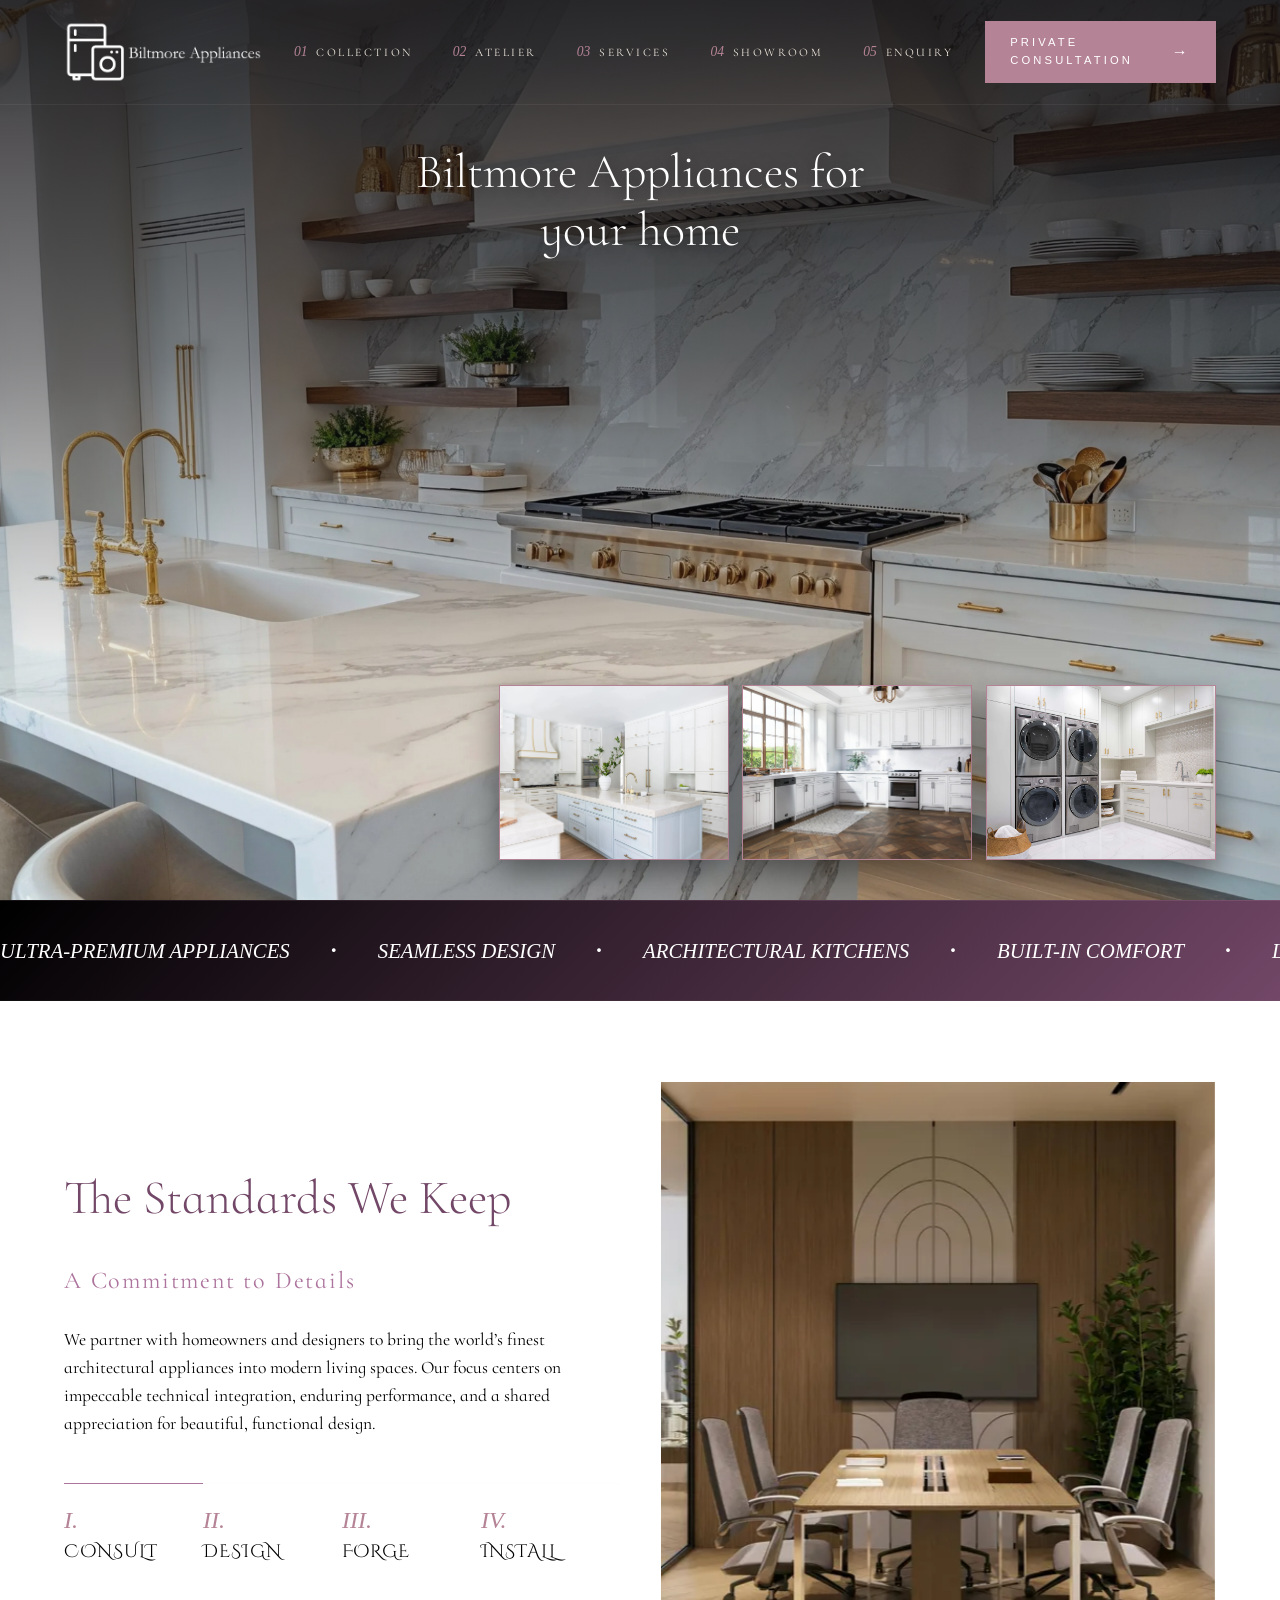
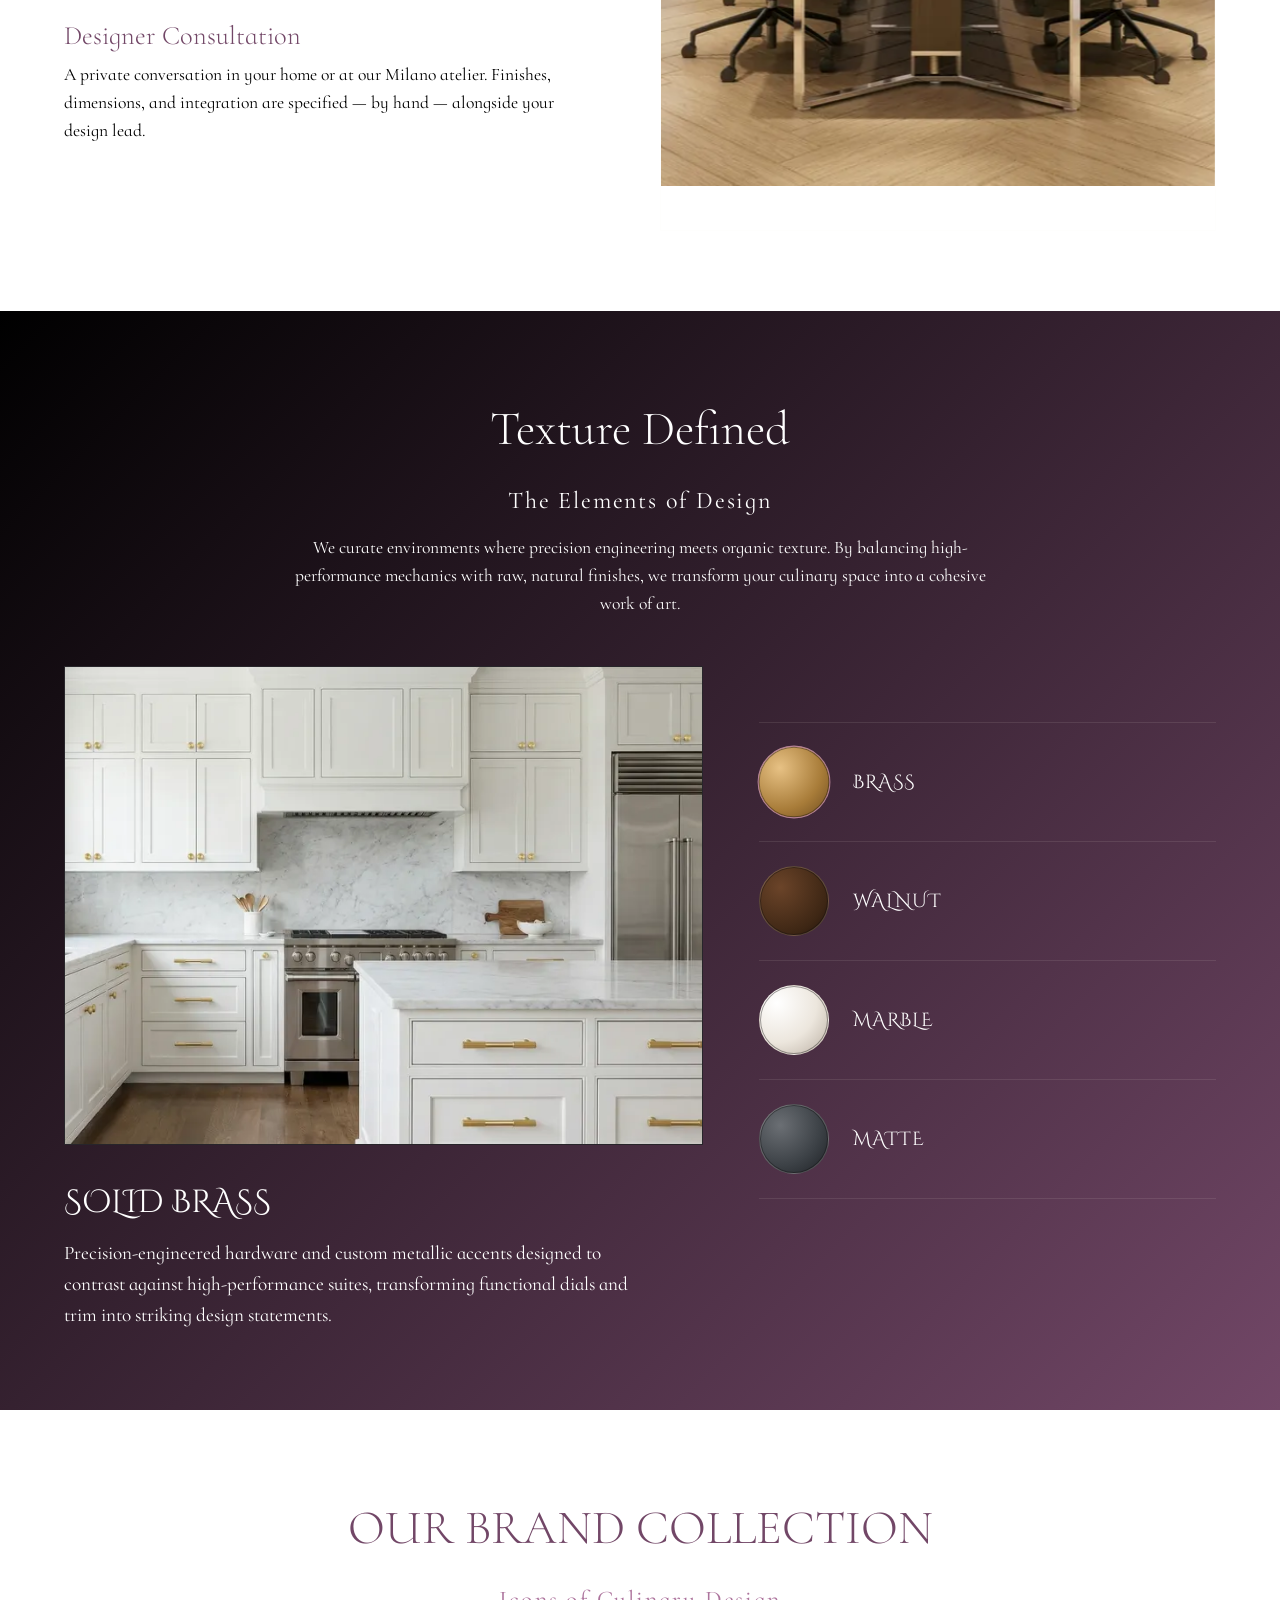
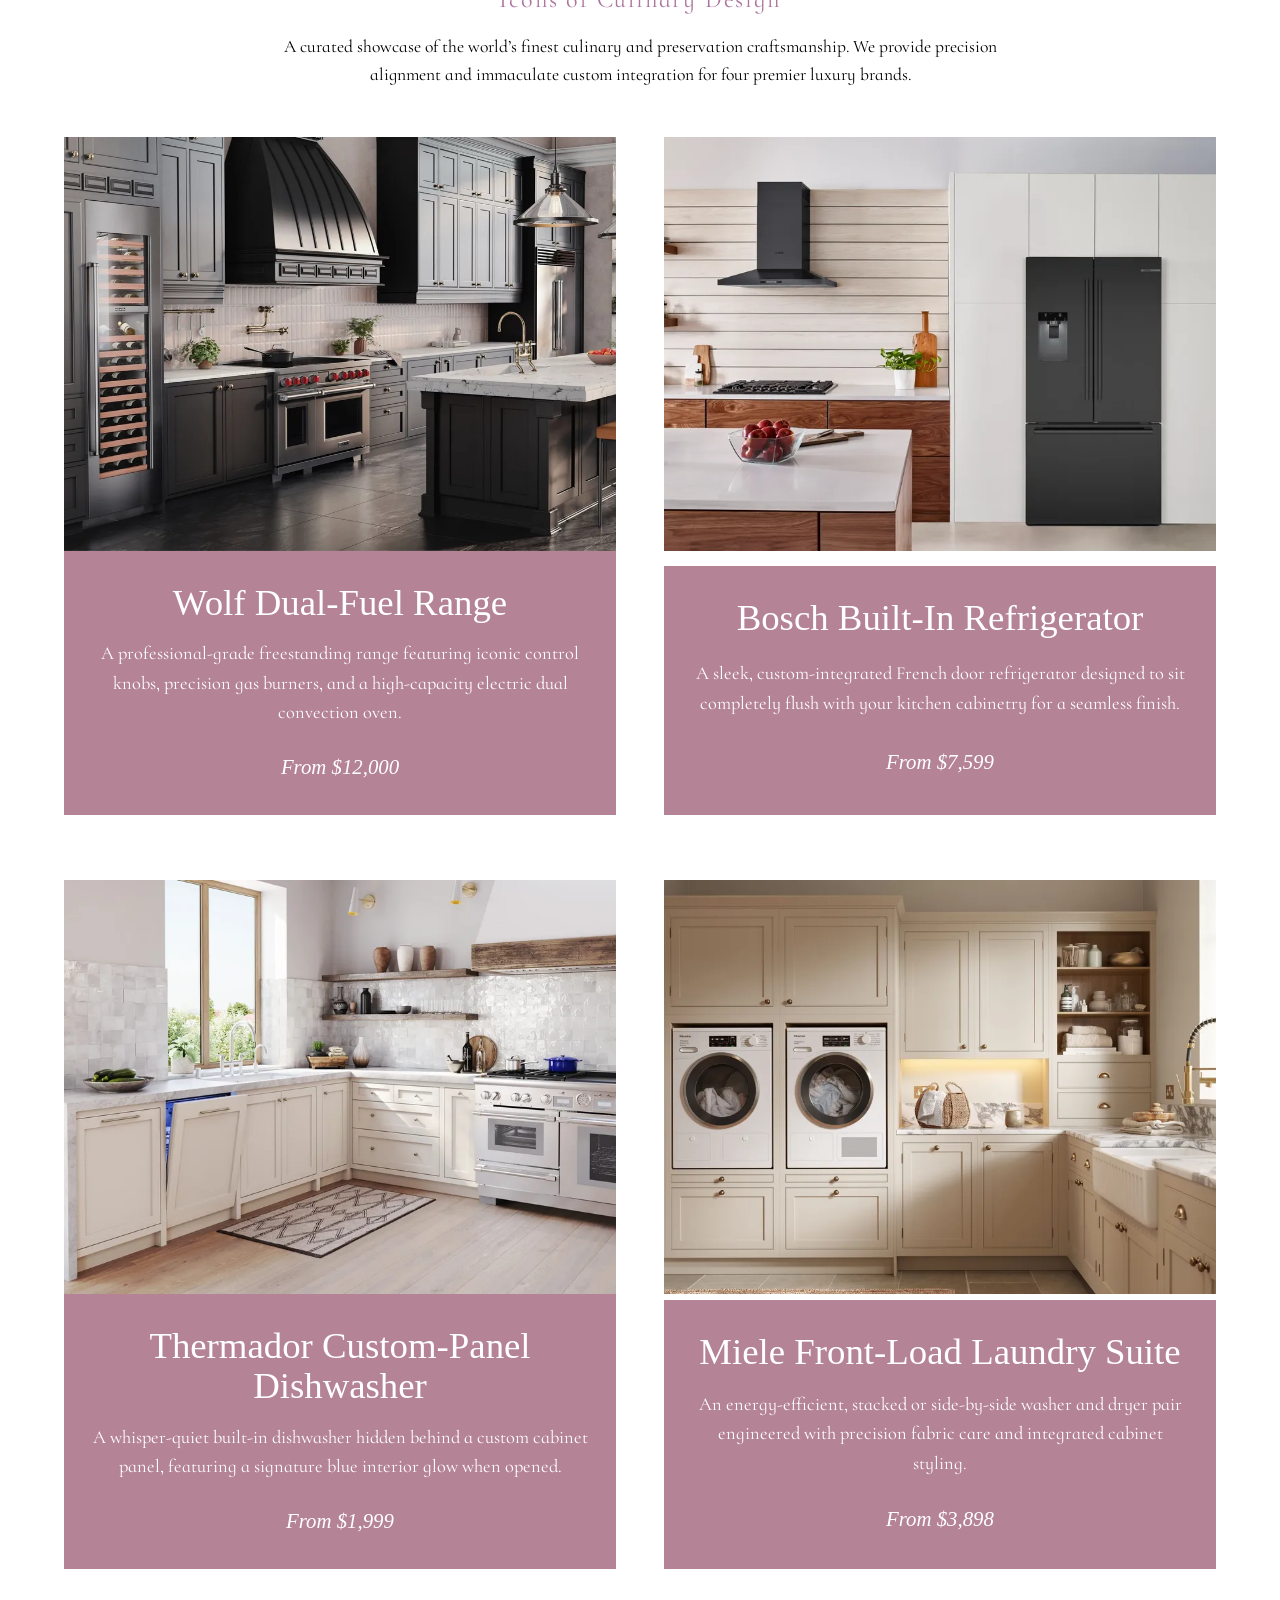
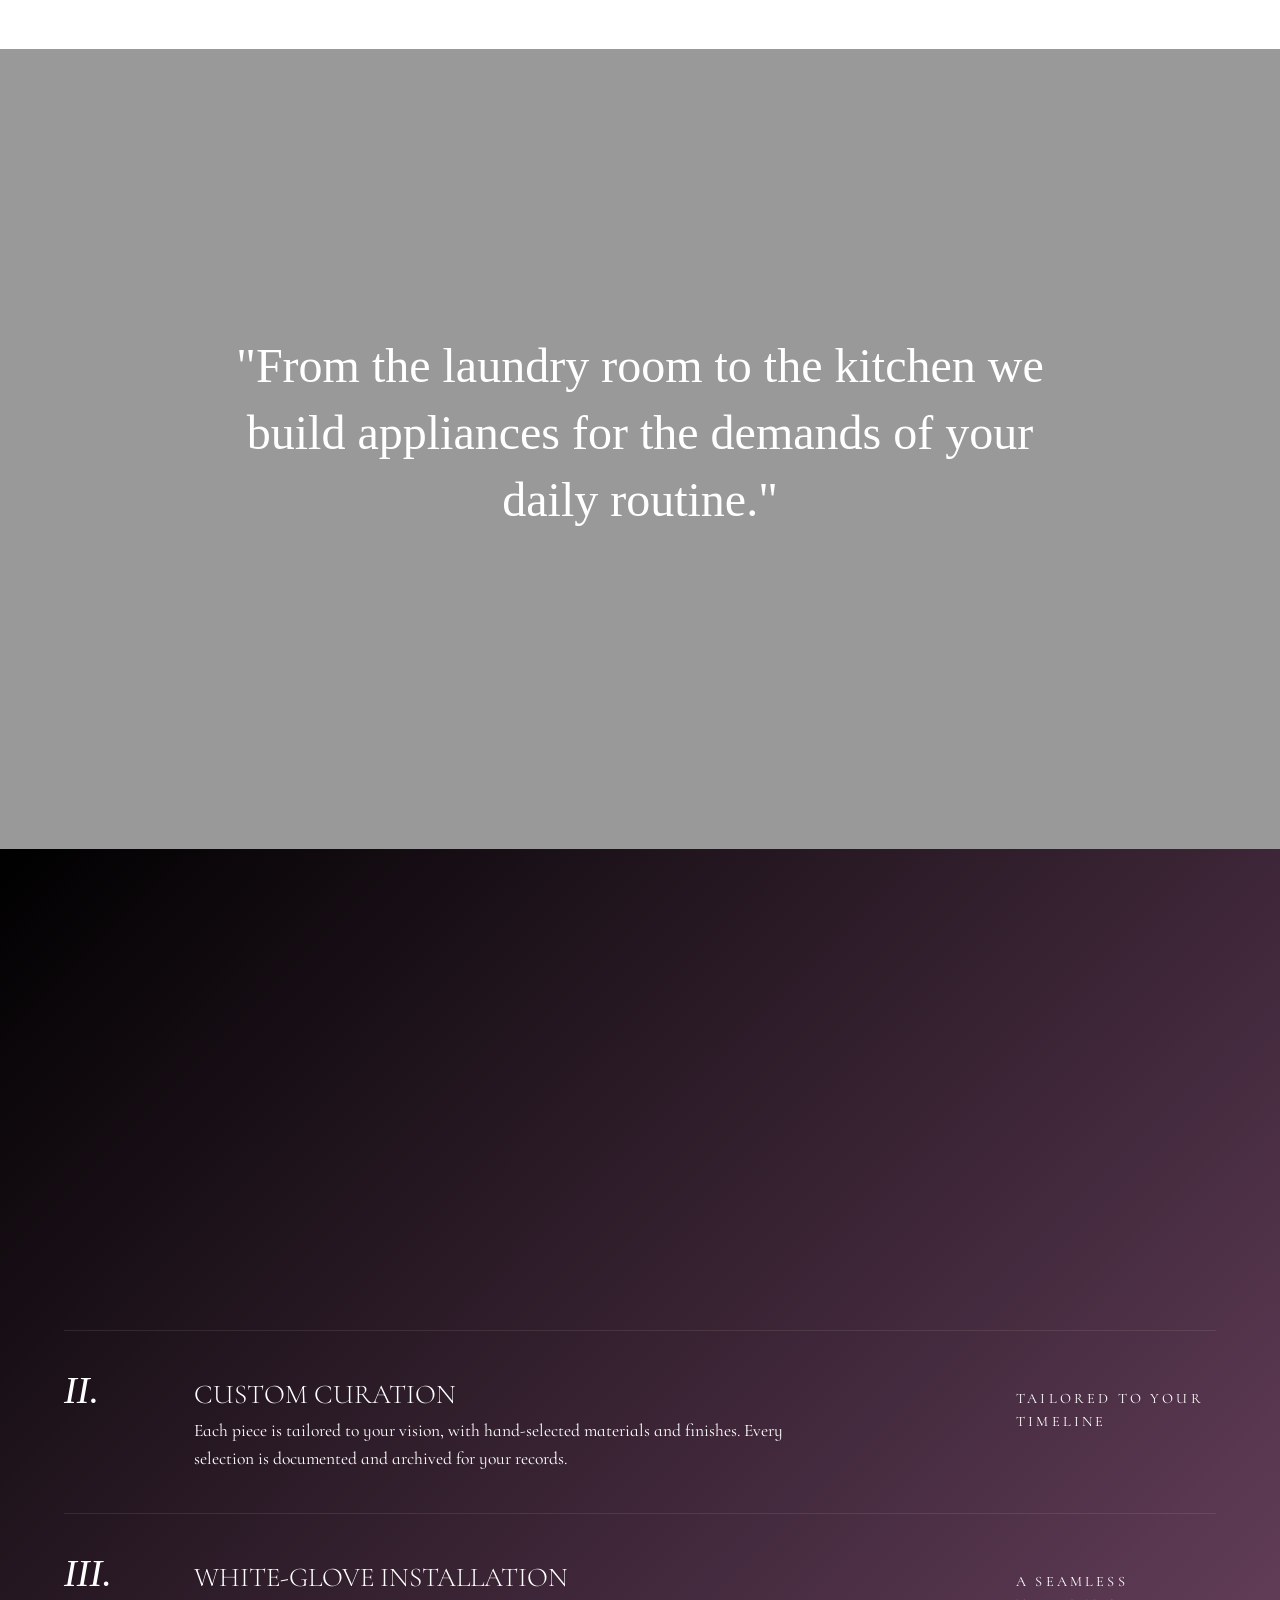
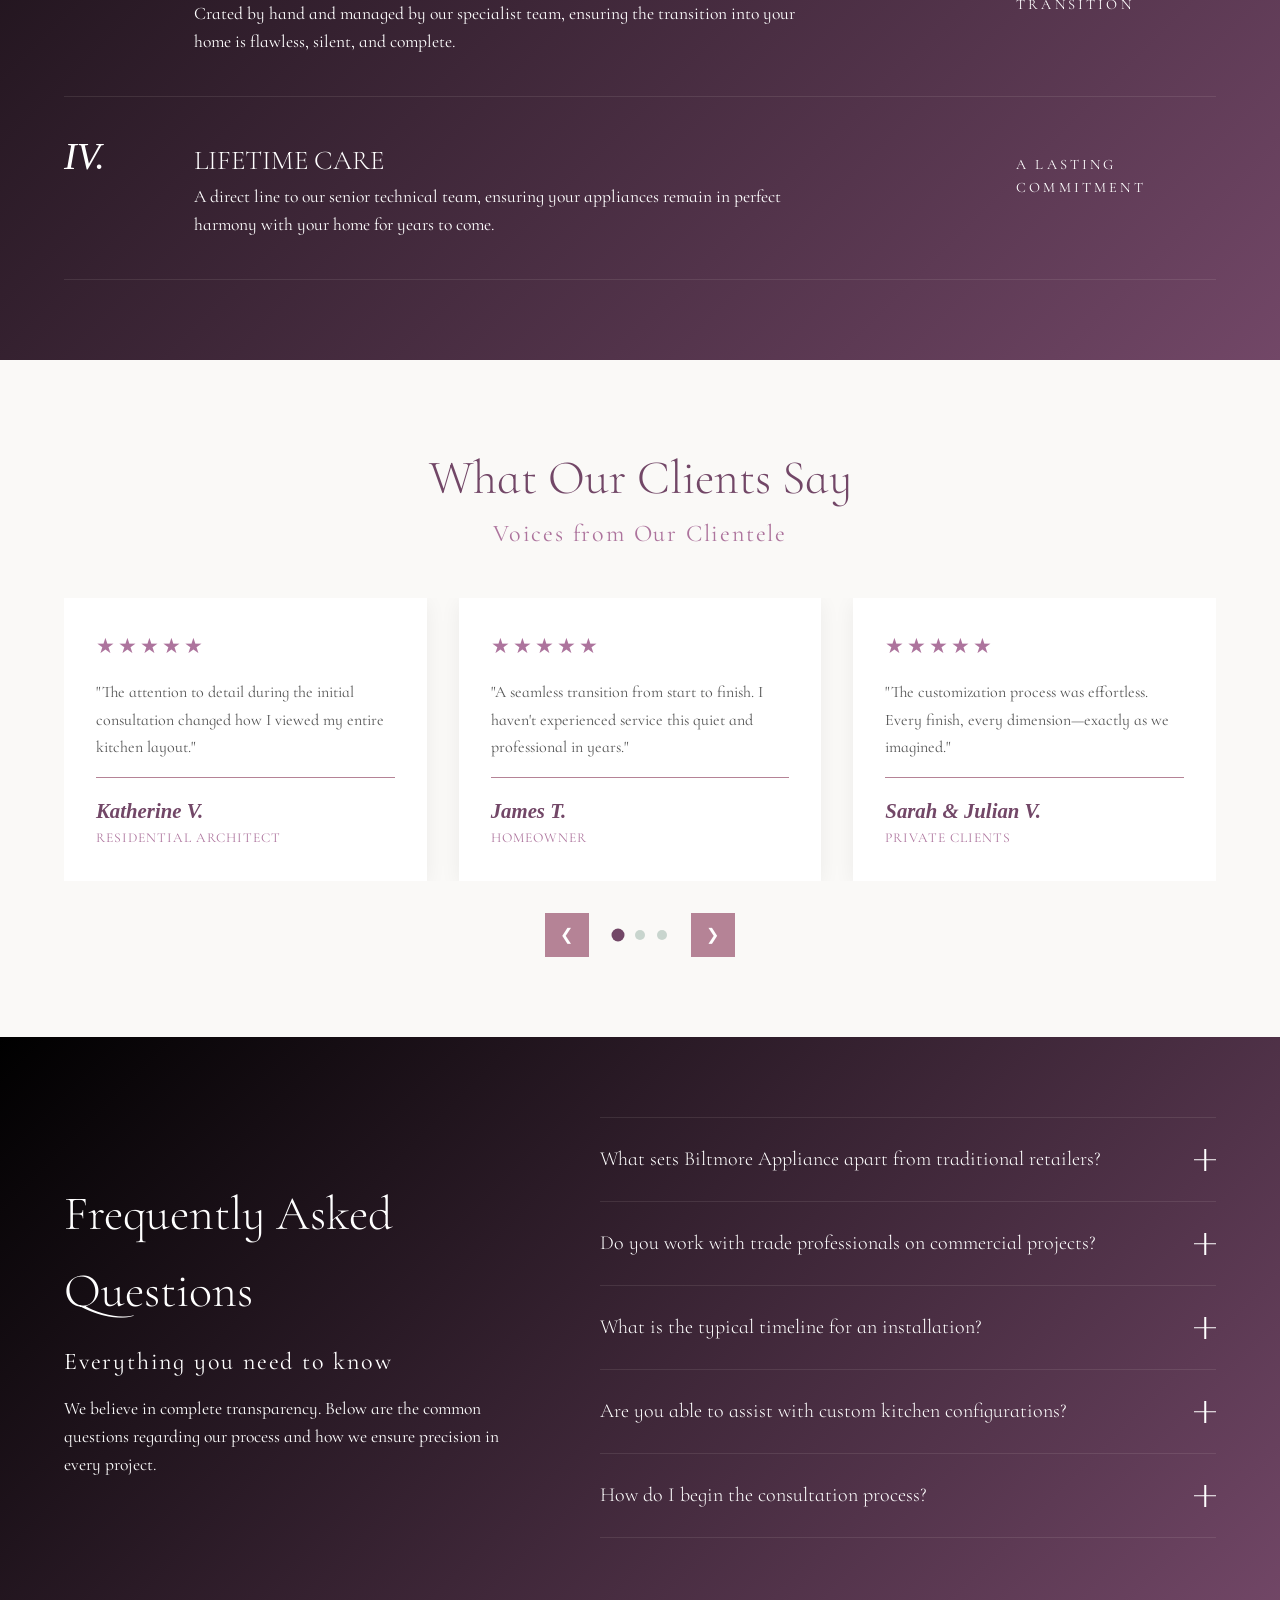
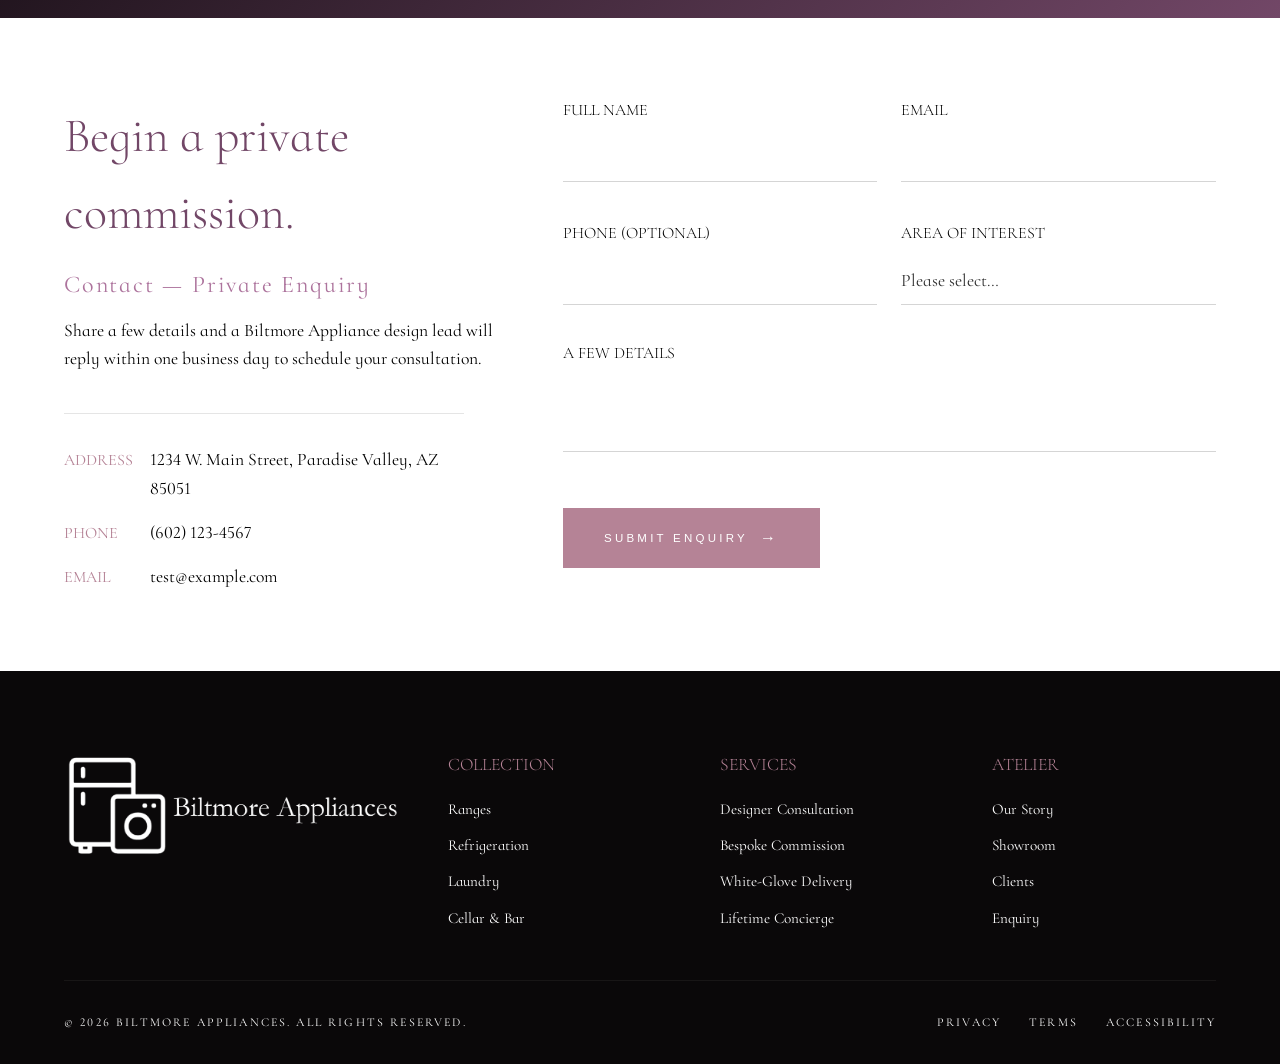
==== index.html @ 2bde136f "Initial commit: Biltmore Appliances homepage Co-Authored-By: Claude Opus 5.5 (1M context) <noreply@a" ====
<!DOCTYPE html>
<html lang="en">

<head>
    <meta charset="UTF-8" />
    <meta name="viewport" content="width=device-width, initial-scale=1.0" />
    <meta name="description"
        content="Maison Ferré — A curated atelier of luxury home appliances. Bespoke kitchen, laundry, and refrigeration suites for the discerning home." />
    <title>Biltmore Appliances — Bespoke Luxury Home Appliances</title>

    <link rel="preconnect" href="https://fonts.googleapis.com">
    <link rel="preconnect" href="https://fonts.gstatic.com" crossorigin>
    <link href="https://fonts.googleapis.com/css2?family=Cinzel+Decorative:wght@400;700;900&display=swap"
        rel="stylesheet">
    <link href="https://fonts.googleapis.com/css2?family=Cormorant+Infant:ital,wght@0,300..700;1,300..700&display=swap"
        rel="stylesheet">

    <link rel="stylesheet" href="styles.css" />
    <script type="module" src="script.js" defer></script>
</head>

<body>
    <a class="skip-link" href="#main">Skip to main content</a>

    <!-- ============== HEADER ============== -->
    <header class="site-header" id="site-header">
        <div class="site-header__progress" aria-hidden="true"></div>
        <div class="container site-header__inner">
            <a href="#" class="site-header__brand" aria-label="Biltmore Appliance home">
                <img src="images/biltmore-logo.jpg" alt="Biltmore Appliance" class="site-header__logo" />
            </a>

            <nav class="site-nav" aria-label="Primary">
                <ul class="site-nav__list">
                    <li><a class="site-nav__link" href="#collection"><span>01</span> Collection</a></li>
                    <li><a class="site-nav__link" href="#about"><span>02</span> Atelier</a></li>
                    <li><a class="site-nav__link" href="#services"><span>03</span> Services</a></li>
                    <li><a class="site-nav__link" href="#showroom"><span>04</span> Showroom</a></li>
                    <li><a class="site-nav__link" href="#faq"><span>05</span> Enquiry</a></li>
                </ul>
            </nav>

            <a href="#contact" class="btn btn--primary site-header__cta">Private Consultation</a>

            <div class="mobile-nav">
                <button type="button" class="mobile-nav__toggle" aria-expanded="false" aria-label="Open menu"
                    aria-controls="mobile-menu">
                    <span class="mobile-nav__bar"></span>
                    <span class="mobile-nav__bar"></span>
                    <span class="mobile-nav__bar"></span>
                </button>
                <div class="mobile-nav__overlay" aria-hidden="true"></div>
                <nav id="mobile-menu" class="mobile-nav__menu" aria-label="Mobile primary">
                    <ul class="mobile-nav__list">
                        <li><a class="mobile-nav__link" href="#collection"><em>01</em> Collection</a></li>
                        <li><a class="mobile-nav__link" href="#about"><em>02</em> Atelier</a></li>
                        <li><a class="mobile-nav__link" href="#services"><em>03</em> Services</a></li>
                        <li><a class="mobile-nav__link" href="#showroom"><em>04</em> Showroom</a></li>
                        <li><a class="mobile-nav__link" href="#testimonials"><em>05</em> Clients</a></li>
                        <li><a class="mobile-nav__link" href="#faq"><em>06</em> Enquiry</a></li>
                    </ul>
                    <a href="#contact" class="btn btn--primary mobile-nav__cta">Private Consultation</a>
                </nav>
            </div>
        </div>
    </header>

    <main id="main">
        <!-- ============== HERO (magic-slider thumbnails) ============== -->
        <section class="hero hero--magic" aria-label="Featured collections">
            <div class="hero__stage" aria-live="polite">
                <figure class="hero__slide is-active" data-slide="0"
                    style="background-image: url('images/hero-stove.webp');">
                </figure>
                <figure class="hero__slide" data-slide="1"
                    style="background-image: url('images/hero-fridge.webp'); background-position: 80% center;">
                </figure>
                <figure class="hero__slide" data-slide="2"
                    style="background-image: url('images/hero-dishwasher.webp');">
                </figure>
                <figure class="hero__slide" data-slide="3" style="background-image: url('images/hero-laundry.webp');">
                </figure>
            </div>

            <div class="hero__veil" aria-hidden="true"></div>

            <div class="container hero__inner">
                <h1 class="hero__title" data-hero-title>
                    <span>Biltmore Appliances for <br>your <span class="hero__title-mark">home</span></span>
                </h1>

                <div class="hero__foot">
                    <p class="hero__lede" data-hero-lede>
                        A curated selection of ultra-premium kitchen, refrigeration, and laundry suites—beautifully
                        integrated into your living space.
                    </p>
                </div>
            </div>

            <!-- Thumbnail strip — click to grow into the hero -->
            <div class="hero__thumbs" role="tablist" aria-label="Hero collection thumbnails">
                <button type="button" class="hero__thumb is-active" role="tab" aria-selected="true" data-thumb="0">
                    <img src="images/hero-stove.webp" alt="The Ferré 48 hand-forged range" />
                </button>
                <button type="button" class="hero__thumb" role="tab" aria-selected="false" data-thumb="1">
                    <img src="images/hero-fridge.webp" alt="The Cortina 36 induction range" />
                </button>
                <button type="button" class="hero__thumb" role="tab" aria-selected="false" data-thumb="2">
                    <img src="images/hero-dishwasher.webp" alt="A panel-ready Bosch dishwasher" />
                </button>
                <button type="button" class="hero__thumb" role="tab" aria-selected="false" data-thumb="3">
                    <img src="images/hero-laundry.webp" alt="The Aria laundry suite" />
                </button>
            </div>

            <span class="hero__scroll" aria-hidden="true">
                <span class="hero__scroll-line"></span>Scroll
            </span>
        </section>

        <!-- ============== MARQUEE / TICKER ============== -->
        <div class="marquee" aria-hidden="true">
            <div class="marquee__track">
                <span class="marquee__group">
                    <span>ULTRA-PREMIUM APPLIANCES</span><i>·</i><span>SEAMLESS DESIGN</span><i>·</i>
                    <span>ARCHITECTURAL KITCHENS</span><i>·</i><span>BUILT-IN COMFORT</span><i>·</i>
                    <span>LUXURY LIVING</span><i>·</i><span>EXPERT CRAFTSMANSHIP</span><i>·</i>
                    <span>BESPOKE SPACES</span><i>·</i><span>DESIGNER SHOWROOM</span><i>·</i>
                </span>
                <span class="marquee__group">
                    <span>ULTRA-PREMIUM APPLIANCES</span><i>·</i><span>SEAMLESS DESIGN</span><i>·</i>
                    <span>ARCHITECTURAL KITCHENS</span><i>·</i><span>BUILT-IN COMFORT</span><i>·</i>
                    <span>LUXURY LIVING</span><i>·</i><span>EXPERT CRAFTSMANSHIP</span><i>·</i>
                    <span>BESPOKE SPACES</span><i>·</i><span>DESIGNER SHOWROOM</span><i>·</i>
                </span>
            </div>
        </div>

        <!-- ============== ABOUT (editorial split + parallax) ============== -->
        <section class="about" id="about" aria-labelledby="about-title">
            <div class="container about__grid">

                <div class="about__content">
                    <h2 class="about__title" id="about-title" data-reveal>
                        The Standards We Keep
                    </h2>
                    <p class="about__subtitle" data-reveal>A Commitment to Details</p>
                    <p class="about__lede" data-reveal>
                        We partner with homeowners and designers to bring the world’s finest architectural appliances
                        into modern living spaces. Our focus centers on impeccable technical integration, enduring
                        performance, and a shared appreciation for beautiful, functional design.
                    </p>

                    <div class="about__process" data-reveal data-about-process>
                        <div class="about__process-steps" role="tablist" aria-label="Our four-chapter process">
                            <button type="button" class="about__step is-active" role="tab" aria-selected="true"
                                tabindex="0" data-step="consult" data-step-duration=""
                                data-step-title="CLIENT CONSULTATION"
                                data-step-copy="Every great project starts with an open conversation. We sit down with you to study your floor plans, learn how you cook and live, and help guide you toward the ideal appliance configurations for your daily lifestyle and culinary needs."
                                data-step-image="images/about-consult.webp"
                                data-step-image-alt="Client consultation in the Maison Ferré atelier">
                                <span class="about__step-num">I.</span>
                                <span class="about__step-label">Consult</span>
                            </button>
                            <button type="button" class="about__step" role="tab" aria-selected="false" tabindex="-1"
                                data-step="design" data-step-duration="" data-step-title="TECHNICAL SPECIFICATION"
                                data-step-copy="True luxury lies in the details. We collaborate closely with your cabinet makers and contractors, reviewing dimensions down to the exact millimeter to guarantee that every panel-ready unit and built-in range integrates completely flush."
                                data-step-image="images/about-design.webp"
                                data-step-image-alt="Technical drawings and design specifications">
                                <span class="about__step-num">II.</span>
                                <span class="about__step-label">Design</span>
                            </button>
                            <button type="button" class="about__step" role="tab" aria-selected="false" tabindex="-1"
                                data-step="forge" data-step-duration="" data-step-title="CUSTOM CURATION"
                                data-step-copy="We oversee the sourcing and preparation of your entire appliance suite. From hand-selecting unique finishes to coordinating custom trim details, we ensure every individual piece arriving at your home meets our strict premium standards."
                                data-step-image="images/about-forge.webp"
                                data-step-image-alt="Hand-forged appliance components in the Milano atelier">
                                <span class="about__step-num">III.</span>
                                <span class="about__step-label">Forge</span>
                            </button>
                            <button type="button" class="about__step" role="tab" aria-selected="false" tabindex="-1"
                                data-step="install" data-step-duration="" data-step-title="PRECISION INSTALLATION"
                                data-step-copy="Our specialized team manages the final transport, unboxing, and structural setup. We level every unit, calibrate the connections, and double-check every reveal so your kitchen operates beautifully and flawlessly from the very first day."
                                data-step-image="images/about-install.webp"
                                data-step-image-alt="Completed precision installation in client home">
                                <span class="about__step-num">IV.</span>
                                <span class="about__step-label">Install</span>
                            </button>
                        </div>

                        <div class="about__process-detail" aria-live="polite">
                            <h3 class="about__process-title" data-process-title>Designer Consultation</h3>
                            <p class="about__process-copy" data-process-copy>
                                A private conversation in your home or at our Milano atelier. Finishes,
                                dimensions, and integration are specified — by hand — alongside your design lead.
                            </p>
                        </div>
                    </div>
                </div>

                <figure class="about__media" data-reveal>
                    <div class="about__media-frame">
                        <img src="images/about-consult.webp" alt="Client consultation in the Maison Ferré atelier"
                            data-parallax data-parallax-speed="0.18" data-about-image
                            class="about__image about__image--primary" />
                    </div>
                </figure>
            </div>
        </section>

        <!-- ============== MATERIALS (palette swatches) ============== -->
        <section class="materials" id="materials" aria-labelledby="materials-title" data-materials>
            <div class="container materials__grid">
                <header class="materials__header">
                    <h2 class="materials__title" id="materials-title" data-reveal>
                        Texture Defined
                    </h2>
                    <p class="materials__subtitle" data-reveal>The Elements of Design</p>
                    <p class="materials__lede" data-reveal>
                        We curate environments where precision engineering meets organic texture. By balancing
                        high-performance mechanics with raw, natural finishes, we transform your culinary space into a
                        cohesive work of art.
                    </p>
                </header>

                <div class="materials__display" data-reveal>
                    <figure class="materials__feature">
                        <div class="materials__feature-frame">
                            <img class="materials__feature-image" data-material-image src="images/materials-brass.webp"
                                alt="Polished forged brass surface with warm tonal variation" />
                        </div>
                        <figcaption class="materials__feature-info">
                            <h3 class="materials__feature-name" data-material-name>SOLID BRASS</h3>
                            <p class="materials__feature-copy" data-material-copy>
                                Precision-engineered hardware and custom metallic accents designed to contrast against
                                high-performance suites, transforming functional dials and trim into striking design
                                statements.
                            </p>
                        </figcaption>
                    </figure>

                    <ul class="materials__swatches" role="tablist" aria-label="Material palette">
                        <li>
                            <button type="button" class="materials__swatch is-active" role="tab" aria-selected="true"
                                tabindex="0" data-material="brass" data-material-name="SOLID BRASS"
                                data-material-copy="Precision-engineered hardware and custom metallic accents designed to contrast against high-performance suites, transforming functional dials and trim into striking design statements."
                                data-material-image="images/materials-brass.webp"
                                data-material-image-alt="Polished forged brass surface with warm tonal variation">
                                <span class="materials__swatch-chip materials__swatch-chip--brass"
                                    aria-hidden="true"></span>
                                <span class="materials__swatch-meta">
                                    <span class="materials__swatch-label">Brass</span>
                                </span>
                            </button>
                        </li>
                        <li>
                            <button type="button" class="materials__swatch" role="tab" aria-selected="false"
                                tabindex="-1" data-material="walnut" data-material-name="Smoked Walnut"
                                data-material-copy="Warm, architectural millwork tailored for seamless panel integration, expertly cladding luxury refrigeration configurations to let heavy utility disappear into custom cabinetry."
                                data-material-image="images/materials-walnut.webp"
                                data-material-image-alt="Smoked walnut wood grain detail">
                                <span class="materials__swatch-chip materials__swatch-chip--walnut"
                                    aria-hidden="true"></span>
                                <span class="materials__swatch-meta">
                                    <span class="materials__swatch-label">Walnut</span>
                                </span>
                            </button>
                        </li>
                        <li>
                            <button type="button" class="materials__swatch" role="tab" aria-selected="false"
                                tabindex="-1" data-material="marble" data-material-name="Calacatta Marble"
                                data-material-copy="Sculptural, continuous stone surfaces engineered to frame professional-grade dual-fuel ranges and flush-mounted cooktops, balancing grand architecture with precision utility."
                                data-material-image="images/materials-marble.webp"
                                data-material-image-alt="White Calacatta marble surface with delicate veining">
                                <span class="materials__swatch-chip materials__swatch-chip--marble"
                                    aria-hidden="true"></span>
                                <span class="materials__swatch-meta">
                                    <span class="materials__swatch-label">Marble</span>
                                </span>
                            </button>
                        </li>
                        <li>
                            <button type="button" class="materials__swatch" role="tab" aria-selected="false"
                                tabindex="-1" data-material="slate" data-material-name="MATTE BLACK"
                                data-material-copy="Deep, light-absorbing appliance configurations and dark-honed architectural panels that ground the contemporary cooking zone with a sleek, minimalist intensity."
                                data-material-image="images/materials-matte.webp"
                                data-material-image-alt="Honed dark slate stone surface detail">
                                <span class="materials__swatch-chip materials__swatch-chip--leather"
                                    aria-hidden="true"></span>
                                <span class="materials__swatch-meta">
                                    <span class="materials__swatch-label">Matte</span>
                                </span>
                            </button>
                        </li>
                    </ul>
                </div>
            </div>
        </section>

        <!-- ============== COLLECTION (2x2 grid) ============== -->
        <section class="collection" id="collection" aria-labelledby="collection-title">
            <div class="container">
                <header class="collection__header">
                    <h2 class="collection__title" id="collection-title" data-reveal>
                        OUR BRAND COLLECTION
                    </h2>
                    <p class="collection__subtitle" data-reveal>Icons of Culinary Design</p>
                    <p class="collection__lede" data-reveal>
                        A curated showcase of the world’s finest culinary and preservation craftsmanship. We provide
                        precision alignment and immaculate custom integration for four premier luxury brands.
                    </p>
                </header>

                <ul class="collection__grid" data-collection-grid>
                    <li class="collection__item" data-reveal>
                        <figure class="collection__media">
                            <img src="images/collection-wolf.webp"
                                alt="The Ferré 48 — hand-forged dual-fuel range in brushed brass" />
                        </figure>
                        <div class="collection__body">
                            <h3 class="collection__name">Wolf Dual-Fuel Range</h3>
                            <p class="collection__meta">A professional-grade freestanding range featuring iconic control
                                knobs, precision gas burners, and a high-capacity electric dual convection oven.</p>
                            <p class="collection__price">From $12,000</p>
                        </div>
                    </li>
                    <li class="collection__item" data-reveal>
                        <figure class="collection__media">
                            <img src="images/collection-bocsh.webp"
                                alt="The Sienna column refrigerator with walnut veneer" />
                        </figure>
                        <div class="collection__body">
                            <h3 class="collection__name">Bosch Built-In Refrigerator</h3>
                            <p class="collection__meta">A sleek, custom-integrated French door refrigerator designed to
                                sit completely flush with your kitchen cabinetry for a seamless finish.</p>
                            <p class="collection__price">From $7,599</p>
                        </div>
                    </li>
                    <li class="collection__item" data-reveal>
                        <figure class="collection__media">
                            <img src="images/collection-thermador.webp"
                                alt="The Aria laundry suite in champagne bronze" />
                        </figure>
                        <div class="collection__body">
                            <h3 class="collection__name">Thermador Custom-Panel Dishwasher</h3>
                            <p class="collection__meta">A whisper-quiet built-in dishwasher hidden behind a custom
                                cabinet panel, featuring a signature blue interior glow when opened.</p>
                            <p class="collection__price">From $1,999</p>
                        </div>
                    </li>
                    <li class="collection__item" data-reveal>
                        <figure class="collection__media">
                            <img src="images/collection-miele.webp" alt="The Cellier 240 wine vault" />
                        </figure>
                        <div class="collection__body">
                            <h3 class="collection__name">Miele Front-Load Laundry Suite</h3>
                            <p class="collection__meta">An energy-efficient, stacked or side-by-side washer and dryer
                                pair engineered with precision fabric care and integrated cabinet styling.</p>
                            <p class="collection__price">From $3,898</p>
                        </div>
                    </li>
                </ul>
            </div>
        </section>

        <!-- ============== PARALLAX QUOTE BANNER ============== -->
        <section class="banner" id="founder-quote" aria-labelledby="banner-title" role="region"
            aria-label="Founder quote banner">
            <div class="banner__overlay" aria-hidden="true"></div>
            <div class="container banner__inner">
                <figure class="banner__figure" aria-describedby="banner-desc">
                    <blockquote class="banner__quote" data-reveal>
                        <h2 id="banner-title">
                            <span class="visually-hidden">Quote:</span>
                            "From the laundry room to the kitchen we build appliances for the demands of your daily
                            routine."
                        </h2>
                    </blockquote>
                </figure>
            </div>
        </section>

        <!-- ============== SERVICES ============== -->
        <section class="services" id="services" aria-labelledby="services-title">
            <div class="container">
                <header class="services__header services__header--split">
                    <div class="services__header-lead">
                        <h2 class="services__header-title" id="services-title" data-reveal>
                            THE BILTMORE STANDARD
                        </h2>
                        <p class="services__subtitle" data-reveal>A seamless journey from initial concept to the final,
                            finished space</p>
                        <p class="services__header-lede" data-reveal>
                            Excellence defined by precision, quiet performance, and thoughtful care—ensuring every
                            choice enhances the harmony of your home.
                        </p>
                    </div>
                </header>

                <ol class="services__list">
                    <li class="service" data-reveal>
                        <span class="service__num">I.</span>
                        <div class="service__body">
                            <h3 class="service__title">PERSONAL CONSULTATION</h3>
                            <p class="service__copy">
                                A private session—in your home or our studio—to refine the specific dimensions,
                                finishes, and integration requirements of your space.
                            </p>
                        </div>
                        <span class="service__hint" aria-hidden="true">On-Site Or At Our Studio</span>
                    </li>
                    <li class="service" data-reveal>
                        <span class="service__num">II.</span>
                        <div class="service__body">
                            <h3 class="service__title">CUSTOM CURATION</h3>
                            <p class="service__copy">
                                Each piece is tailored to your vision, with hand-selected materials and finishes. Every
                                selection is documented and archived for your records.
                            </p>
                        </div>
                        <span class="service__hint" aria-hidden="true">Tailored To Your Timeline</span>
                    </li>
                    <li class="service" data-reveal>
                        <span class="service__num">III.</span>
                        <div class="service__body">
                            <h3 class="service__title">WHITE-GLOVE INSTALLATION</h3>
                            <p class="service__copy">
                                Crated by hand and managed by our specialist team, ensuring the transition into your
                                home is flawless, silent, and complete.
                            </p>
                        </div>
                        <span class="service__hint" aria-hidden="true">A Seamless Transition</span>
                    </li>
                    <li class="service" data-reveal>
                        <span class="service__num">IV.</span>
                        <div class="service__body">
                            <h3 class="service__title">LIFETIME CARE</h3>
                            <p class="service__copy">
                                A direct line to our senior technical team, ensuring your appliances remain in perfect
                                harmony with your home for years to come.
                            </p>
                        </div>
                        <span class="service__hint" aria-hidden="true">A Lasting Commitment</span>
                    </li>
                </ol>
            </div>
        </section>

        <!-- ============== TESTIMONIALS (semantic, BEM, WCAG) ============== -->
        <section id="testimonials" class="reviews-section">
            <div class="container">
                <header class="reviews__header">
                    <h2 class="reviews-title">What Our Clients Say</h2>
                    <p class="subtitle reviews-subtitle">Voices from Our Clientele</p>
                </header>

                <div class="reviews-slider" id="reviewsSlider">
                    <div class="reviews-track" id="reviewsTrack">

                        <article class="review-card">
                            <div class="review-stars">&#9733;&#9733;&#9733;&#9733;&#9733;</div>
                            <blockquote class="review-text">"The attention to detail during the initial consultation changed how I viewed my entire kitchen layout."</blockquote>
                            <footer class="review-author">
                                <cite class="review-name">Katherine V.</cite>
                                <p class="review-service">Residential Architect</p>
                            </footer>
                        </article>

                        <article class="review-card">
                            <div class="review-stars">&#9733;&#9733;&#9733;&#9733;&#9733;</div>
                            <blockquote class="review-text">"A seamless transition from start to finish. I haven't experienced service this quiet and professional in years."</blockquote>
                            <footer class="review-author">
                                <cite class="review-name">James T.</cite>
                                <p class="review-service">Homeowner</p>
                            </footer>
                        </article>

                        <article class="review-card">
                            <div class="review-stars">&#9733;&#9733;&#9733;&#9733;&#9733;</div>
                            <blockquote class="review-text">"The customization process was effortless. Every finish, every dimension—exactly as we imagined."</blockquote>
                            <footer class="review-author">
                                <cite class="review-name">Sarah & Julian V.</cite>
                                <p class="review-service">Private Clients</p>
                            </footer>
                        </article>

                        <article class="review-card">
                            <div class="review-stars">&#9733;&#9733;&#9733;&#9733;&#9733;</div>
                            <blockquote class="review-text">"The technical precision of the installation was unmatched. They handled the complex requirements of our space with complete ease."</blockquote>
                            <footer class="review-author">
                                <cite class="review-name">Robert W.</cite>
                                <p class="review-service">Luxury Property Developer</p>
                            </footer>
                        </article>

                        <article class="review-card">
                            <div class="review-stars">&#9733;&#9733;&#9733;&#9733;&#9733;</div>
                            <blockquote class="review-text">"Finally, a team that values precision as much as I do. The Biltmore standard is real."</blockquote>
                            <footer class="review-author">
                                <cite class="review-name">Clara M.</cite>
                                <p class="review-service">Interior Designer</p>
                            </footer>
                        </article>

                        <article class="review-card">
                            <div class="review-stars">&#9733;&#9733;&#9733;&#9733;&#9733;</div>
                            <blockquote class="review-text">"From the first meeting to the final walkthrough, everything was handled with absolute care."</blockquote>
                            <footer class="review-author">
                                <cite class="review-name">William C.</cite>
                                <p class="review-service">Boutique Hotel Owner</p>
                            </footer>
                        </article>

                        <article class="review-card">
                            <div class="review-stars">&#9733;&#9733;&#9733;&#9733;&#9733;</div>
                            <blockquote class="review-text">"The Biltmore process is remarkably quiet—an essential quality for those who appreciate true luxury."</blockquote>
                            <footer class="review-author">
                                <cite class="review-name">Julian S.</cite>
                                <p class="review-service">Architectural Firm Partner</p>
                            </footer>
                        </article>

                        <article class="review-card">
                            <div class="review-stars">&#9733;&#9733;&#9733;&#9733;&#9733;</div>
                            <blockquote class="review-text">"Every installation detail was handled with a level of care I haven't encountered elsewhere."</blockquote>
                            <footer class="review-author">
                                <cite class="review-name">Elena P.</cite>
                                <p class="review-service">Design Consultant</p>
                            </footer>
                        </article>

                        <article class="review-card">
                            <div class="review-stars">&#9733;&#9733;&#9733;&#9733;&#9733;</div>
                            <blockquote class="review-text">"To find a team that understands the nuance of a home as much as the mechanics of an appliance is rare."</blockquote>
                            <footer class="review-author">
                                <cite class="review-name">Marcus & Clara D.</cite>
                                <p class="review-service">Homeowners</p>
                            </footer>
                        </article>
                    </div>
                </div>

                <div class="review-controls">
                    <button class="review-btn review-prev" id="reviewPrev">&#10094;</button>
                    <div class="review-dots" id="reviewDots"></div>
                    <button class="review-btn review-next" id="reviewNext">&#10095;</button>
                </div>
            </div>
        </section>

        <!-- ============== FAQ (accordion) ============== -->
        <section class="faq" id="faq" aria-labelledby="faq-title">
            <div class="container faq__grid">
                <aside class="faq__aside">
                    <h2 class="faq__title" id="faq-title" data-reveal>
                       Frequently Asked Questions
                    </h2>
                    <p class="faq__subtitle" data-reveal>Everything you need to know</p>
                    <p class="faq__lede" data-reveal>
                       We believe in complete transparency. Below are the common questions regarding our process and how we ensure precision in every project.
                    </p>
                </aside>

                <ul class="faq__list" data-reveal>
                    <li class="faq__item">
                        <h3>
                            <button class="faq__trigger" aria-expanded="false" aria-controls="faq-1">
                                <span class="faq__question">What sets Biltmore Appliance apart from traditional retailers?</span>
                                <span class="faq__icon" aria-hidden="true"></span>
                            </button>
                        </h3>
                        <div id="faq-1" class="faq__answer" hidden>
                            <p>Unlike standard showrooms, we focus on the integration of luxury appliances into the architecture of your home. We bridge the gap between high-performance utility and bespoke design.
                            </p>
                        </div>
                    </li>
                    <li class="faq__item">
                        <h3>
                            <button class="faq__trigger" aria-expanded="false" aria-controls="faq-2">
                                <span class="faq__question">Do you work with trade professionals on commercial projects?</span>
                                <span class="faq__icon" aria-hidden="true"></span>
                            </button>
                        </h3>
                        <div id="faq-2" class="faq__answer" hidden>
                            <p>Yes. We regularly partner with architects, interior designers, and property developers to ensure technical requirements and design visions are executed with precision.
                            </p>
                        </div>
                    </li>
                    <li class="faq__item">
                        <h3>
                            <button class="faq__trigger" aria-expanded="false" aria-controls="faq-3">
                                <span class="faq__question">What is the typical timeline for an installation?</span>
                                <span class="faq__icon" aria-hidden="true"></span>
                            </button>
                        </h3>
                        <div id="faq-3" class="faq__answer" hidden>
                            <p>Because every project is tailored to the specific dimensions and finishes of your space, timelines vary. During our initial consultation, we provide a clear, transparent schedule based on your project's scope.</p>
                        </div>
                    </li>
                    <li class="faq__item">
                        <h3>
                            <button class="faq__trigger" aria-expanded="false" aria-controls="faq-4">
                                <span class="faq__question">Are you able to assist with custom kitchen configurations?</span>
                                <span class="faq__icon" aria-hidden="true"></span>
                            </button>
                        </h3>
                        <div id="faq-4" class="faq__answer" hidden>
                            <p>Absolutely. We specialize in complex layouts, including flush-mount installations, custom paneling, and advanced ventilation systems that require exacting tolerances.</p>
                        </div>
                    </li>
                    <li class="faq__item">
                        <h3>
                            <button class="faq__trigger" aria-expanded="false" aria-controls="faq-5">
                                <span class="faq__question">How do I begin the consultation process?</span>
                                <span class="faq__icon" aria-hidden="true"></span>
                            </button>
                        </h3>
                        <div id="faq-5" class="faq__answer" hidden>
                            <p>You can reach out through our contact page to schedule an initial discussion. We will review your project needs and determine the most effective path to achieving your goals.</p>
                        </div>
                    </li>
                </ul>
            </div>
        </section>

        <!-- ============== CONTACT ============== -->
        <section class="contact" id="contact" aria-labelledby="contact-title">
            <div class="container contact__grid">
                <aside class="contact__aside" data-reveal>
                    <h2 class="contact__title" id="contact-title">
                        Begin a private commission.</em>
                    </h2>
                    <p class="contact__subtitle">Contact — Private Enquiry</p>
                    <p class="contact__lede">
                        Share a few details and a Biltmore Appliance design lead will reply
                        within one business day to schedule your consultation.
                    </p>
                    <ul class="contact__details">
                        <li>
                            <span class="contact__label">Address</span>
                            <span>1234 W. Main Street, Paradise Valley, AZ 85051</span>
                        </li>
                        <li>
                            <span class="contact__label">Phone</span>
                            <a href="">(602) 123-4567</a>
                        </li>
                        <li>
                            <span class="contact__label">Email</span>
                            <a href="">test@example.com</a>
                        </li>
                    </ul>
                </aside>

                <form class="contact-form" data-validate novalidate data-reveal>
                    <div class="form-field">
                        <label class="form-field__label" for="name">Full name</label>
                        <input class="form-field__input" type="text" id="name" name="name" required
                            autocomplete="name" />
                        <span class="form-field__error" aria-live="polite"></span>
                    </div>
                    <div class="form-field">
                        <label class="form-field__label" for="email">Email</label>
                        <input class="form-field__input" type="email" id="email" name="email" required
                            autocomplete="email" />
                        <span class="form-field__error" aria-live="polite"></span>
                    </div>
                    <div class="form-field">
                        <label class="form-field__label" for="phone">Phone (optional)</label>
                        <input class="form-field__input" type="tel" id="phone" name="phone" autocomplete="tel" />
                        <span class="form-field__error" aria-live="polite"></span>
                    </div>
                    <div class="form-field">
                        <label class="form-field__label" for="interest">Area of interest</label>
                        <select class="form-field__input" id="interest" name="interest" required>
                            <option value="">Please select…</option>
                            <option>Bespoke commission</option>
                            <option>Full kitchen suite</option>
                            <option>Refrigeration</option>
                            <option>Laundry</option>
                            <option>Showroom visit</option>
                        </select>
                        <span class="form-field__error" aria-live="polite"></span>
                    </div>
                    <div class="form-field form-field--full">
                        <label class="form-field__label" for="message">A few details</label>
                        <textarea class="form-field__input" id="message" name="message" rows="2" required
                            minlength="10"></textarea>
                        <span class="form-field__error" aria-live="polite"></span>
                    </div>
                    <button type="submit" class="btn btn--primary contact-form__submit">Submit Enquiry</button>
                    <p class="contact-form__success" hidden role="status">
                        Thank you. A design lead will be in touch within one business day.
                    </p>
                </form>
            </div>
        </section>
    </main>

    <!-- ============== FOOTER ============== -->
    <footer class="site-footer" aria-labelledby="footer-title">
        <div class="container site-footer__grid">
            <div class="site-footer__brand">
                <img src="images/biltmore-logo.jpg" alt="Biltmore Appliance" class="site-footer__logo" id="footer-title" />
            </div>
            <nav class="site-footer__col" aria-label="Collection">
                <h3 class="site-footer__heading">Collection</h3>
                <ul>
                    <li><a href="#collection">Ranges</a></li>
                    <li><a href="#collection">Refrigeration</a></li>
                    <li><a href="#collection">Laundry</a></li>
                    <li><a href="#collection">Cellar &amp; Bar</a></li>
                </ul>
            </nav>
            <nav class="site-footer__col" aria-label="Services">
                <h3 class="site-footer__heading">Services</h3>
                <ul>
                    <li><a href="#services">Designer Consultation</a></li>
                    <li><a href="#services">Bespoke Commission</a></li>
                    <li><a href="#services">White-Glove Delivery</a></li>
                    <li><a href="#services">Lifetime Concierge</a></li>
                </ul>
            </nav>
            <nav class="site-footer__col" aria-label="Atelier">
                <h3 class="site-footer__heading">Atelier</h3>
                <ul>
                    <li><a href="#about">Our Story</a></li>
                    <li><a href="#showroom">Showroom</a></li>
                    <li><a href="#testimonials">Clients</a></li>
                    <li><a href="#faq">Enquiry</a></li>
                </ul>
            </nav>
        </div>
        <div class="container site-footer__base">
            <p>&copy; 2026 Biltmore Appliances. All rights reserved.</p>
            <ul class="site-footer__legal">
                <li><a href="#">Privacy</a></li>
                <li><a href="#">Terms</a></li>
                <li><a href="#">Accessibility</a></li>
            </ul>
        </div>
    </footer>
</body>

</html>
---- styles.css ----
﻿* {
    margin: 0;
    padding: 0;
    box-sizing: border-box;
}

:root {
    --primary: #724767;
    --secondary: #ad749d;
    --accent: #b58396;
}

body {
    font-family: "Cormorant Infant", sans-serif;
    font-size: 1.1rem;
    font-weight: 400;
    line-height: 1.6;
    color: #2f2f2f;
}

h1,
h2,
h3,
h4,
h5,
h6,
.heading {
    font-family: "Cinzel Decorative", serif;
    font-optical-sizing: auto;
    font-style: normal;
    font-weight: 300;
}

.subtitle {
    font-family: "Cormorant Infant", sans-serif;
    font-size: 1.5rem;
    letter-spacing: 1.2px;
    line-height: 1.4;
    color: var(--secondary);
}


.container {
    width: 90%;
    max-width: 1440px;
    margin-left: auto;
    margin-right: auto;
}

/* ============================================================
   BASE
   ============================================================ */

html {
    scroll-behavior: smooth;
}

img {
    max-width: 100%;
    display: block;
}

a {
    color: inherit;
}

button {
    font: inherit;
    cursor: pointer;
    background: none;
    border: 0;
    color: inherit;
}

ul,
ol {
    list-style: none;
}

em {
    font-style: italic;
    font-family: "Cormorant Garamond", "Playfair Display", serif;
    font-weight: 400;
    color: var(--secondary);
}

::selection {
    background: var(--primary);
    color: #fafaf7;
}

:focus-visible {
    outline: 1px solid var(--accent);
    outline-offset: 4px;
    border-radius: 1px;
}

.skip-link {
    position: absolute;
    top: -100px;
    left: 1rem;
    background: var(--accent);
    color: #0f0d10;
    padding: 0.75rem 1.25rem;
    z-index: 1000;
    text-decoration: none;
    font-size: 0.85rem;
    letter-spacing: 0.15em;
    text-transform: uppercase;
    transition: top 0.25s ease;
}

.skip-link:focus {
    top: 1rem;
}

/* Buttons */
.btn {
    display: inline-flex;
    align-items: center;
    justify-content: center;
    gap: 0.75rem;
    padding: 1rem 2.5rem;
    font-family: "Work Sans", sans-serif;
    font-size: 0.72rem;
    font-weight: 500;
    letter-spacing: 0.28em;
    text-transform: uppercase;
    text-decoration: none;
    border: 1px solid var(--accent);
    border-radius: 0;
    position: relative;
    overflow: hidden;
    background: transparent;
    color: var(--accent);
    transition:
        color 0.4s ease,
        background 0.4s ease,
        border-color 0.4s ease;
}

.btn::after {
    content: "→";
    font-family: "Cormorant Garamond", serif;
    font-size: 1rem;
    transition: transform 0.4s ease;
}

.btn:hover::after,
.btn:focus-visible::after {
    transform: translateX(5px);
}

.btn--primary {
    background: var(--accent);
    color: #fff;
    border-color: var(--accent);
}

.btn--primary:hover,
.btn--primary:focus-visible {
    background: transparent;
    color: var(--accent);
}

.btn--ghost {
    background: transparent;
    color: #f3ece3;
    border-color: rgba(243, 236, 227, 0.5);
}

.btn--ghost:hover,
.btn--ghost:focus-visible {
    border-color: var(--accent);
    color: var(--accent);
}



/* Reveal */
[data-reveal] {
    opacity: 0;
    transform: translateY(28px);
    transition:
        opacity 1s cubic-bezier(0.2, 0.7, 0.2, 1),
        transform 1s cubic-bezier(0.2, 0.7, 0.2, 1);
    will-change: opacity, transform;
}

[data-reveal].is-visible {
    opacity: 1;
    transform: translateY(0);
}

/* ============================================================
   SITE HEADER
   ============================================================ */

.site-header {
    position: fixed;
    inset: 0 0 auto 0;
    z-index: 100;
    padding: 1.25rem 0;
    background: transparent;
    border-bottom: 1px solid rgba(243, 236, 227, 0.06);
    transition:
        background 0.4s ease,
        padding 0.4s ease,
        border-color 0.4s ease;
}

.site-header.is-scrolled {
    background: rgba(15, 13, 16, 0.92);
    backdrop-filter: blur(14px);
    padding: 0.7rem 0;
    border-bottom-color: rgba(243, 236, 227, 0.12);
}

.site-header__progress {
    position: absolute;
    bottom: -1px;
    left: 0;
    height: 1px;
    width: 0;
    background: var(--accent);
    transition: width 0.1s linear;
}

.site-header__inner {
    display: flex;
    align-items: center;
    justify-content: space-between;
    gap: 2rem;
}

.site-header__brand {
    display: flex;
    align-items: center;
    gap: 0.85rem;
    text-decoration: none;
    color: #f3ece3;
}

.site-header__brand-mark {
    font-family: "Playfair Display", serif;
    font-size: 1.4rem;
    line-height: 1;
    border: 1px solid currentColor;
    width: 42px;
    height: 42px;
    display: inline-flex;
    align-items: center;
    justify-content: center;
    letter-spacing: -0.06em;
}

.site-header__brand-mark span {
    color: var(--accent);
    font-style: italic;
}

.site-header__brand-name {
    display: flex;
    flex-direction: column;
    line-height: 1;
}

.site-header__brand-line {
    font-family: "Playfair Display", serif;
    font-size: 1.25rem;
    letter-spacing: 0.04em;
}

.site-header__brand-sub {
    font-size: 0.62rem;
    letter-spacing: 0.28em;
    text-transform: uppercase;
    color: rgba(243, 236, 227, 0.55);
    margin-top: 0.35rem;
}

.site-nav__list {
    display: flex;
    gap: 2.5rem;
}

.site-nav__link {
    font-size: 0.72rem;
    letter-spacing: 0.22em;
    text-transform: uppercase;
    text-decoration: none;
    color: #f3ece3;
    position: relative;
    padding: 0.4rem 0;
    transition: color 0.3s ease;
    display: inline-flex;
    align-items: baseline;
    gap: 0.55rem;
}

.site-nav__link span {
    font-family: "Cormorant Garamond", serif;
    font-style: italic;
    color: var(--accent);
    font-size: 0.85rem;
    letter-spacing: 0;
    transition: color 0.3s ease;
}

.site-nav__link::after {
    content: "";
    position: absolute;
    left: 0;
    bottom: 0;
    width: 0;
    height: 1px;
    background: var(--accent);
    transition: width 0.4s cubic-bezier(0.2, 0.7, 0.2, 1);
}

.site-nav__link:hover,
.site-nav__link:focus-visible {
    color: var(--accent);
}

.site-nav__link:hover::after,
.site-nav__link:focus-visible::after {
    width: 100%;
}

.site-header__cta {
    padding: 0.75rem 1.5rem;
    font-size: 0.7rem;
}

.site-header__cta:hover,
.site-header__cta:focus-visible {
    background: #fff;
    border-color: #fff;
    color: var(--primary);
}

.site-header__logo {
    width: 250px;
    height: auto;
    display: block;
    object-fit: contain;
    filter: brightness(0) invert(1);
    transition: filter 0.4s ease;
}

.site-header.is-scrolled .site-header__logo {
    filter: brightness(0) invert(1);
}

/* ============================================================
   MOBILE NAV
   ============================================================ */

.mobile-nav {
    display: none;
}

.mobile-nav__toggle {
    display: inline-flex;
    flex-direction: column;
    justify-content: space-between;
    width: 30px;
    height: 18px;
    z-index: 110;
    position: relative;
}

.mobile-nav__bar {
    display: block;
    width: 100%;
    height: 1px;
    background: #f3ece3;
    transition:
        transform 0.3s ease,
        opacity 0.3s ease,
        background 0.3s ease;
}

.mobile-nav__bar:nth-child(2) {
    width: 70%;
    align-self: flex-end;
}

.mobile-nav__toggle.is-open .mobile-nav__bar:nth-child(1) {
    transform: translateY(8px) rotate(45deg);
}

.mobile-nav__toggle.is-open .mobile-nav__bar:nth-child(2) {
    opacity: 0;
}

.mobile-nav__toggle.is-open .mobile-nav__bar:nth-child(3) {
    transform: translateY(-8px) rotate(-45deg);
    width: 100%;
}

.mobile-nav__overlay {
    position: fixed;
    inset: 0;
    background: rgba(15, 13, 16, 0.7);
    opacity: 0;
    visibility: hidden;
    transition:
        opacity 0.4s ease,
        visibility 0.4s ease;
    z-index: 105;
}

.mobile-nav__overlay.is-open {
    opacity: 1;
    visibility: visible;
}

.mobile-nav__menu {
    position: fixed;
    top: 0;
    right: 0;
    height: 100vh;
    width: min(420px, 92vw);
    background: #16131a;
    padding: 6rem 3rem 3rem;
    transform: translateX(100%);
    transition: transform 0.55s cubic-bezier(0.2, 0.7, 0.2, 1);
    z-index: 108;
    display: flex;
    flex-direction: column;
    gap: 2rem;
    border-left: 1px solid rgba(243, 236, 227, 0.08);
}

.mobile-nav__menu.is-open {
    transform: translateX(0);
}

.mobile-nav__list {
    display: flex;
    flex-direction: column;
    gap: 1.4rem;
}

.mobile-nav__link {
    font-family: "Playfair Display", serif;
    font-size: 1.85rem;
    text-decoration: none;
    color: #f3ece3;
    transition: color 0.3s ease;
    display: inline-flex;
    align-items: baseline;
    gap: 1rem;
}

.mobile-nav__link em {
    font-family: "Cormorant Garamond", serif;
    font-style: italic;
    font-size: 0.9rem;
    color: var(--accent);
}

.mobile-nav__link:hover,
.mobile-nav__link:focus-visible {
    color: var(--accent);
}

.mobile-nav__cta {
    margin-top: auto;
    align-self: flex-start;
}

/* ============================================================
   HERO
   ============================================================ */

.hero {
    position: relative;
    min-height: 100vh;
    overflow: hidden;
    color: #f3ece3;
    background: #0f0d10;
}

/* Magic-slider stage â€” full-bleed image layers that crossfade + grow */
.hero__stage {
    position: absolute;
    inset: 0;
    z-index: 0;
    overflow: hidden;
}

.hero__slide {
    position: absolute;
    inset: 0;
    margin: 0;
    background-size: cover;
    background-position: center;
    background-repeat: no-repeat;
    opacity: 0;
    pointer-events: none;
}

.hero__slide.is-active {
    opacity: 1;
    pointer-events: auto;
}

.hero__veil {
    position: absolute;
    inset: 0;
    background: linear-gradient(180deg, rgba(15, 13, 16, 0.85) 0%, rgba(15, 13, 16, 0.5) 40%, rgba(15, 13, 16, 0.05) 75%);
    pointer-events: none;
    z-index: 1;
}

.hero__inner {
    position: relative;
    z-index: 2;
    display: grid;
    justify-items: center;
    text-align: center;
    gap: 1rem;
    padding-top: 9rem;
    padding-left: 1rem;
    padding-right: 1rem;
    width: 100%;
}


.hero__title {
    color: white;
     font-family: "Cormorant Infant", sans-serif;
    font-size: 3rem;
    font-weight: 300;
    line-height: 1.2;
    text-align: center;
    text-shadow: 0 2px 18px rgba(0, 0, 0, 0.55);
    width: 100%;
    max-width: none;
    white-space: nowrap;
}

.hero__title span {
    display: inline;
}

.hero__title-mark {
    position: relative;
}

.hero__foot {
    display: none;
}

.hero__lede {
    display: none;
}

.hero__actions {
    display: flex;
    flex-wrap: wrap;
    gap: 0.85rem;
    justify-self: end;
}

.hero-carousel__btn {
    display: none;
}

.hero-carousel__dots {
    display: none;
}

/* Thumbnail row â€” pinned bottom-right. The first thumb is always the
   "next" upcoming slide; clicking it animates it out to the left, the
   remaining thumbs shift over, and a new thumb fades in on the right. */
.hero__thumbs {
    position: absolute;
    right: 5%;
    bottom: 2.5rem;
    z-index: 5;
    display: flex;
    gap: 0.85rem;
    pointer-events: none;
}

.hero__thumb {
    position: relative;
    flex: 0 0 auto;
    display: block;
    width: 230px;
    height: 175px;
    overflow: hidden;
    background: #0a0809;
    border: 1px solid var(--accent);
    padding: 0;
    cursor: pointer;
    pointer-events: auto;
    opacity: 1;
    transform: translateX(0);
    transition:
        opacity 0.6s cubic-bezier(0.2, 0.7, 0.2, 1),
        transform 0.6s cubic-bezier(0.2, 0.7, 0.2, 1),
        margin 0.6s cubic-bezier(0.2, 0.7, 0.2, 1),
        width 0.6s cubic-bezier(0.2, 0.7, 0.2, 1),
        border-color 0.4s ease,
        box-shadow 0.4s ease;
    box-shadow: 0 12px 30px rgba(0, 0, 0, 0.45);
}

.hero__thumb.is-leaving {
    opacity: 0;
    transform: translateX(-40px);
    width: 0;
    margin-right: -0.85rem;
    pointer-events: none;
    border-width: 0;
}

.hero__thumb.is-entering {
    opacity: 0;
    transform: translateX(40px);
}

/* Only three thumbs are ever visible â€” the last one in the DOM is the
   currently-active slide, parked off-screen until it cycles back. */
.hero__thumbs .hero__thumb:last-child {
    display: none;
}

.hero__thumb img {
    width: 100%;
    height: 100%;
    object-fit: cover;
}

/* FLIP clone â€” absolutely positioned inside the stage so it sits in
   the same z-index layer as the slides (below the veil and copy). */
.hero__flip {
    position: absolute;
    z-index: 1;
    background-size: cover;
    background-position: center;
    pointer-events: none;
    transition:
        left 0.9s cubic-bezier(0.2, 0.7, 0.2, 1),
        top 0.9s cubic-bezier(0.2, 0.7, 0.2, 1),
        width 0.9s cubic-bezier(0.2, 0.7, 0.2, 1),
        height 0.9s cubic-bezier(0.2, 0.7, 0.2, 1);
    will-change: left, top, width, height;
    border: 1px solid rgba(243, 236, 227, 0.18);
    box-shadow: 0 12px 30px rgba(0, 0, 0, 0.45);
}

.hero__flip.is-flipped {
    border-color: transparent;
    box-shadow: none;
}

.hero__scroll {
    display: none;
}

.hero__scroll-line {
    width: 60px;
    height: 1px;
    background: rgba(243, 236, 227, 0.4);
    position: relative;
    overflow: hidden;
}

.hero__scroll-line::after {
    content: "";
    position: absolute;
    inset: 0;
    width: 50%;
    background: var(--accent);
    animation: scrollPulse 2.4s ease-in-out infinite;
}

@keyframes scrollPulse {

    0%,
    100% {
        transform: translateX(-100%);
    }

    50% {
        transform: translateX(200%);
    }
}

/* ============================================================
   MARQUEE
   ============================================================ */

.marquee {
    background: linear-gradient(135deg, #000 0%, var(--primary) 100%);
    border-top: 1px solid rgba(243, 236, 227, 0.06);
    border-bottom: 1px solid rgba(243, 236, 227, 0.06);
    padding: 1.5rem 0;
    overflow: hidden;
    position: relative;
}

.marquee__track {
    display: flex;
    width: max-content;
    animation: marqueeSlide 70s linear infinite;
}

.marquee__group {
    display: flex;
    align-items: center;
    gap: 2.5rem;
    padding-right: 2.5rem;
    font-family: "Cormorant Garamond", serif;
    font-style: italic;
    font-size: 1.3rem;
    color: white;
    white-space: nowrap;
}

.marquee__group i {
    font-style: normal;
    color: white;
    font-size: 2rem;
}

@keyframes marqueeSlide {
    from {
        transform: translateX(0);
    }

    to {
        transform: translateX(-50%);
    }
}

/* ============================================================
   ABOUT
   ============================================================ */

.about {
    padding: 5rem 0;
    position: relative;
}

.about__grid {
    display: grid;
    grid-template-columns: repeat(2, 1fr);
    gap: 2.5rem;
    align-items: stretch;
}

.about__content {
    display: flex;
    flex-direction: column;
    gap: 1.75rem;
    justify-content: center;
}

.about__title {
     font-family: "Cormorant Infant", sans-serif;
    font-size: 3rem;
    font-weight: 300;
    color: var(--primary);
}

.about__subtitle {
    font-family: "Cormorant Infant", sans-serif;
    font-size: 1.5rem;
    letter-spacing: 1.8px;
    line-height: 1.4;
    color: var(--secondary);
}

.about__lede {
    color: black;
    font-size: 1.1rem;
    max-width: 500px;
}

.about__process {
    margin-top: 1rem;
    border-top: 1px solid rgba(243, 236, 227, 0.12);
    max-width: 560px;
}

.about__process-steps {
    display: grid;
    grid-template-columns: repeat(4, 1fr);
}

.about__step {
    display: flex;
    flex-direction: column;
    align-items: flex-start;
    gap: 0.4rem;
    padding: 1.5rem 0.75rem 1.5rem 0;
    color: black;
    background: transparent;
    border: 0;
    border-top: 1px solid transparent;
    margin-top: -1px;
    text-align: left;
    cursor: pointer;
    transition: color 0.4s ease, border-color 0.4s ease;
}

.about__step:focus,
.about__step:focus-visible {
    outline: none;
}

.about__step:hover,
.about__step:focus-visible {
    color: #f3ece3;
}

.about__step.is-active {
    color: #f3ece3;
    border-top-color: var(--secondary);
}

.about__step-num {
    font-family: "Cormorant Garamond", serif;
    font-style: italic;
    font-size: 1.5rem;
    color: var(--accent);
    line-height: 1;
}

.about__step-label {
    font-family: "Cinzel Decorative", serif;
    font-size: 1.1rem;
    font-weight: 300;
    letter-spacing: 1px;
    text-transform: uppercase;
    color: black;
}

.about__process-detail {
    padding: 1.75rem 0 0.5rem;
    display: grid;
    gap: 0.5rem;
}

.about__process-duration {
    font-family: "Work Sans", sans-serif;
    font-size: 1rem;
    letter-spacing: 0.24em;
    text-transform: uppercase;
    color: var(--accent);
}

.about__process-title {
    font-family: "Cormorant Infant", sans-serif;
    font-weight: 300;
    font-size: 1.65rem;
    color: var(--primary);
    line-height: 1.3;
}

.about__process-copy {
    color: black;
    font-size: 1.1rem;
    line-height: 1.6;
    max-width: 500px;
}

.about__media {
    position: relative;
}

.about__media-frame {
    width: 100%;
    height: 750px;
    object-fit: cover;
    overflow: hidden;
    border: 1px solid rgba(243, 236, 227, 0.08);
}

.about__image {
    width: 100%;
    height: 100%;
    object-fit: cover;
    transition: opacity 0.5s ease;
}

.about__image.is-swapping {
    opacity: 0;
}

.about__image--primary {
    transform: translate3d(0, var(--parallax-y, 0), 0);
    will-change: transform;
}

/* ============================================================
   MATERIALS (palette swatches)
   ============================================================ */

.materials {
    padding: 5rem 0;
    background: linear-gradient(135deg, #000 0%, var(--primary) 100%);
}

.materials__grid {
    display: grid;
    gap: 3rem;
}

.materials__header {
    display: flex;
    flex-direction: column;
    gap: 1rem;
    text-align: center;
}

.materials__title {
  font-family: "Cormorant Infant", sans-serif;
    font-size: 3rem;
    font-weight: 300;
    color: white;
}

.materials__subtitle {
    font-family: "Cormorant Infant", sans-serif;
    font-size: 1.5rem;
    letter-spacing: 1.8px;
    line-height: 1.4;
    color: white;
}

.materials__lede {
    color: white;
    margin-inline: auto;
    font-size: 1.1rem;
    max-width: 700px;
}

.materials__display {
    display: grid;
    grid-template-columns: 1.4fr 1fr;
    gap: 3.5rem;
    align-items: stretch;
}

.materials__feature {
    display: grid;
    grid-template-rows: auto 1fr;
    gap: 2rem;
    margin: 0;
}

.materials__feature-frame {
    aspect-ratio: 4 / 3;
    overflow: hidden;
    border: 1px solid rgba(243, 236, 227, 0.08);
    background: #16131a;
}

.materials__feature-image {
    width: 100%;
    height: 100%;
    object-fit: cover;
    object-position: 90% center;
    transition: opacity 0.6s ease;
}

.materials__feature-image.is-swapping {
    opacity: 0;
}

.materials__feature-info {
    display: grid;
    gap: 0.6rem;
    max-width: 600px;
}

.materials__feature-name {
    font-family: "Cinzel Decorative", serif;
    font-weight: 300;
    font-size: 2rem;
    color: white;
}

.materials__feature-copy {
    color: white;
    font-size: 1.2rem;
    line-height: 1.6;
}

.materials__swatches {
    display: grid;
    gap: 0;
    border-top: 1px solid rgba(243, 236, 227, 0.1);
    align-self: start;
    margin-top: 3.5rem;
}

.materials__swatch {
    width: 100%;
    display: grid;
    grid-template-columns: 70px 1fr;
    gap: 1.5rem;
    align-items: center;
    padding: 1.5rem 0.5rem 1.5rem 0;
    border: none;
    border-bottom: 1px solid rgba(243, 236, 227, 0.1);
    background: transparent;
    cursor: pointer;
    text-align: left;
    color: rgba(216, 207, 198, 0.6);
    transition:
        color 0.4s ease,
        background 0.5s ease,
        padding 0.5s ease;
}

.materials__swatch:focus,
.materials__swatch:focus-visible {
    outline: none;
}

.materials__swatch:hover {
    color: #f3ece3;
    background: linear-gradient(90deg, rgba(108, 74, 99, 0.12), transparent);
    padding-left: 1rem;
}

.materials__swatch.is-active {
    color: #f3ece3;
}

.materials__swatch-chip {
    display: block;
    width: 70px;
    height: 70px;
    border-radius: 50%;
    border: 1px solid rgba(243, 236, 227, 0.18);
    box-shadow: inset 0 0 0 1px rgba(15, 13, 16, 0.4);
    transition:
        border-color 0.4s ease,
        transform 0.5s cubic-bezier(0.2, 0.7, 0.2, 1);
}

.materials__swatch.is-active .materials__swatch-chip {
    border-color: var(--accent);
    transform: scale(1.04);
}

.materials__swatch-chip--brass {
    background:
        radial-gradient(circle at 30% 30%, #e7c184, #a87c39 60%, #6c4a1e);
}

.materials__swatch-chip--walnut {
    background:
        radial-gradient(circle at 30% 30%, #6b4429, #3d2614 70%, #1f120a);
}

.materials__swatch-chip--marble {
    background:
        radial-gradient(circle at 25% 25%, #ffffff, #ece6dd 55%, #b9aea1),
        linear-gradient(135deg, transparent, rgba(108, 74, 99, 0.15));
}

.materials__swatch-chip--leather {
    background:
        radial-gradient(circle at 30% 30%, #6b6f74, #3c4146 60%, #1d2024);
}

.materials__swatch-meta {
    display: grid;
    gap: 0.35rem;
}

.materials__swatch-label {
    font-family: "Cinzel Decorative", serif;
    font-size: 1.2rem;
    letter-spacing: 1px;
    text-transform: uppercase;
    color: white;
}

/* ============================================================
   COLLECTION (2x2 product grid)
   ============================================================ */

.collection {
    padding: 5rem 0;
    background: white;
}

.collection__header {
    display: flex;
    flex-direction: column;
    gap: 1rem;
    text-align: center;
    padding-bottom: 3rem;
}


.collection__title {
    font-family: "Cormorant Infant", sans-serif;
    font-size: 3rem;
    font-weight: 300;
    color: var(--primary);
}

.collection__subtitle {
    font-family: "Cormorant Infant", sans-serif;
    font-size: 1.5rem;
    letter-spacing: 1.8px;
    line-height: 1.4;
    color: var(--secondary);
}

.collection__lede {
    font-size: 1.1rem;
    color: black;
    max-width: 80ch;
    margin: 0 auto;
}

.collection__grid {
    list-style: none;
    margin: 0;
    padding: 0;
    display: grid;
    grid-template-columns: repeat(2, 1fr);
    gap: 4rem 3rem;
}

.collection__item {
    display: grid;
    gap: 0;
    transition: transform 0.6s cubic-bezier(0.2, 0.7, 0.2, 1);
}

.collection__item:hover {
    transform: translateY(-6px);
}

.collection__media {
    position: relative;
    aspect-ratio: 4 / 3;
    overflow: hidden;
    margin: 0;
}

.collection__media img {
    width: 100%;
    height: 100%;
    object-fit: cover;
    transition: transform 1s cubic-bezier(0.2, 0.7, 0.2, 1);
}

.collection__item:hover .collection__media img {
    transform: scale(1.03);
}

.collection__body {
    display: grid;
    gap: 1rem;
    background: var(--accent);
    padding: 2rem 1.75rem;
    text-align: center;
}

.collection__name {
    font-family: "Cormorant Garamond", serif;
    font-size: 2.3rem;
    font-weight: 300;
    line-height: 1.1;
    color: #fff;
}

.collection__meta {
    font-family: "Cormorant Infant", sans-serif;
    font-size: 1.15rem;
    letter-spacing: normal;
    text-transform: none;
    color: #fff;
}

.collection__price {
    font-family: "Cormorant Garamond", serif;
    font-style: italic;
    font-size: 1.3rem;
    color: #fff;
    margin-top: 0.4rem;
}

@media (max-width: 800px) {
    .collection__grid {
        grid-template-columns: 1fr;
        gap: 3rem;
    }
}


/* ============================================================
   BANNER (parallax quote â€” fixed background)
   ============================================================ */

.banner {
    position: relative;
    height: 800px;
    overflow: hidden;
    display: flex;
    align-items: center;
    justify-content: center;
    color: #f3ece3;
    background: url('images/banner-kitchen.webp') center center / cover no-repeat fixed;
}

.banner__overlay {
    position: absolute;
    inset: 0;
    background: rgba(0, 0, 0, 0.4);
    z-index: 1;
}

.banner__inner {
    position: relative;
    z-index: 2;
    text-align: center;
    max-width: 920px;
    margin: 0 auto;
    padding: 0 2rem;
}

.banner__figure {
    margin: 0;
}

.banner__quote {
    margin: 0;
    font-style: normal;
}

.banner__quote h2 {
    font-family: "Cormorant Garamond", "Playfair Display", serif;
    font-size: 3rem;
    line-height: 1.4;
    font-weight: 300;
    margin-bottom: 2rem;
    color: white;

}

.visually-hidden {
    position: absolute !important;
    height: 1px;
    width: 1px;
    overflow: hidden;
    clip: rect(1px, 1px, 1px, 1px);
    white-space: nowrap;
    border: 0;
    padding: 0;
    margin: -1px;
}



/* ============================================================
   SERVICES (numbered list, editorial)
   ============================================================ */

.services {
    padding: 5rem 0;
    background: linear-gradient(135deg, #000 0%, var(--primary) 100%);
}


.services__header-lead {
    display: flex;
    flex-direction: column;
    gap: 1rem;
    text-align: center;
    padding-bottom: 3rem;
}

.services__header-title {
     font-family: "Cormorant Infant", sans-serif;
    font-size: 3rem;
    font-weight: 300;
    color: #fff;
}

.services__subtitle {
    font-family: "Cormorant Infant", sans-serif;
    font-size: 1.5rem;
    letter-spacing: 1.8px;
    line-height: 1.4;
    color: white;
}

.services__header-lede {
    color: white;
    font-size: 1.1rem;
}

.services__list {
    display: grid;
    gap: 0;
}

.service {
    display: grid;
    grid-template-columns: 90px 1fr 200px;
    gap: 2.5rem;
    padding: 2.5rem 0;
    border-top: 1px solid rgba(243, 236, 227, 0.1);
    align-items: baseline;
    transition:
        background 0.5s ease,
        padding 0.5s ease;
}

.service:last-child {
    border-bottom: 1px solid rgba(243, 236, 227, 0.1);
}

.service:hover {
    background: linear-gradient(90deg, rgba(108, 74, 99, 0.12), transparent);
    padding-left: 1.5rem;
}

.service__num {
    font-family: "Cormorant Garamond", serif;
    font-style: italic;
    font-size: 2.4rem;
    color: white;
    line-height: 1;
}

.service__body {
    max-width: 620px;
}

.service__title { 
    font-family: "Cormorant Infant", sans-serif;
    font-size: 1.7rem;
    color: white;
}

.service__copy {
    color: white;
    font-size: 1.1rem;
}

.service__hint {
    font-size: 0.9rem;
    letter-spacing: 0.22em;
    text-transform: uppercase;
    color: white;
    text-align: left;
}

/* ===================== TESTIMONIALS SLIDER (2-at-a-time, BEM, WCAG) ===================== */
.reviews-section {
    padding: 5rem 0;
    background: #faf9f7;
}

.reviews__header {
    display: flex;
    flex-direction: column;
    text-align: center;
    margin-bottom: 3rem;
}

.reviews-title {
    font-family: "Cormorant Infant", sans-serif;
    font-size: 3rem;
    font-weight: 300;
    color: var(--primary);
}

.reviews-subtitle {
    font-family: "Cormorant Infant", sans-serif;
    font-size: 1.5rem;
    letter-spacing: 1.8px;
    line-height: 1.4;
    color: var(--secondary);
}

.reviews-slider {
    position: relative;
    overflow: hidden;
}

.reviews-track {
    display: flex;
    gap: 2rem;
    transition: transform 0.5s ease;
}

.review-card {
    width: calc((100% - 4rem) / 3);
    flex-shrink: 0;
    background: #fff;
    padding: 2rem;
    box-shadow: 0 4px 20px rgba(0, 0, 0, 0.06);
    display: flex;
    flex-direction: column;
    gap: 1rem;
}

.review-stars {
    color: var(--secondary);
    font-size: 1.3rem;
    letter-spacing: 3px;
}

.review-text {
    font-size: 1rem;
    line-height: 1.7;
    color: #555;
    flex-grow: 1;
}

.review-author {
    border-top: 1px solid var(--accent);
    padding-top: 1rem;
}

.review-name {
    font-family: "Cormorant Garamond", serif;
    font-size: 1.3rem;
    font-weight: 600;
    color: var(--primary);
    margin-bottom: 0.2rem;
}

.review-service {
    font-size: 0.85rem;
    color: var(--secondary);
    letter-spacing: 1px;
    text-transform: uppercase;
}

.review-btn {
    z-index: 10;
    background: var(--accent);
    border: 1px solid var(--accent);
    color: #fff;
    width: 44px;
    height: 44px;
    border-radius: 0;
    font-size: 1rem;
    cursor: pointer;
    display: flex;
    align-items: center;
    justify-content: center;
    font-family: "Work Sans", sans-serif;
    letter-spacing: 0.1em;
    transition:
        background 0.4s ease,
        color 0.4s ease,
        border-color 0.4s ease;
}

.review-btn:hover {
    background: transparent;
    color: var(--accent);
}

.review-dots {
    display: flex;
    justify-content: center;
    align-items: center;
    gap: 12px;
}

.review-controls {
    display: flex;
    justify-content: center;
    align-items: center;
    gap: 1.5rem;
    margin-top: 2rem;
}

.review-dot {
    width: 10px;
    height: 10px;
    border-radius: 50%;
    background: rgba(0, 68, 45, 0.2);
    border: none;
    cursor: pointer;
    transition: all 0.3s ease;
    padding: 0;
}

.review-dot.active {
    background: var(--primary);
    transform: scale(1.3);
}

/* ============================================================
   FAQ (accordion)
   ============================================================ */

.faq {
    padding: 5rem 0;
    background: linear-gradient(135deg, #000 0%, var(--primary) 100%);
}

.faq__grid {
    display: grid;
    grid-template-columns: 0.85fr 1.15fr;
    gap: 5rem;
}

.faq__aside {
    display: flex;
    flex-direction: column;
    gap: 1rem;
    justify-content: center;
}

.faq__title {
    font-family: "Cormorant Infant", sans-serif;
    font-size: 3rem;
    font-weight: 300;
    color: white;
}

.faq__subtitle{
    font-family: "Cormorant Infant", sans-serif;
    font-size: 1.5rem;
    letter-spacing: 1.8px;
    line-height: 1.4;
    color: white;
}

.faq__lede {
    color: white;
    max-width: 450px;
}

.faq__list {
    display: grid;
    gap: 0;
    border-top: 1px solid rgba(243, 236, 227, 0.1);
}

.faq__item {
    border-bottom: 1px solid rgba(243, 236, 227, 0.1);
}

.faq__item h3 {
    margin: 0;
    font-family: "Work Sans", sans-serif;
    font-weight: 400;
    font-size: 1rem;
}

.faq__trigger {
    width: 100%;
    text-align: left;
    padding: 1.75rem 0;
    display: grid;
    grid-template-columns: 1fr 40px;
    gap: 1.5rem;
    align-items: center;
    color: white;
    font: inherit;
    transition: color 0.3s ease;
}

.faq__trigger:focus-visible {
    outline: none;
}

.faq__question {
    font-family: "Cormorant Infant", sans-serif;
    font-size: 1.25rem;
    font-weight: 300;
    line-height: 1.35;
    color: white;
}

.faq__icon {
    width: 22px;
    height: 22px;
    position: relative;
    justify-self: end;
    color: white;
}

.faq__icon::before,
.faq__icon::after {
    content: "";
    position: absolute;
    background: white;
    transition: transform 0.4s cubic-bezier(0.2, 0.7, 0.2, 1);
}

.faq__icon::before {
    top: 50%;
    left: 0;
    width: 100%;
    height: 1.5px;
    transform: translateY(-50%);
}

.faq__icon::after {
    left: 50%;
    top: 0;
    width: 1.5px;
    height: 100%;
    transform: translateX(-50%);
}

.faq__trigger[aria-expanded="true"] .faq__icon::after {
    transform: translateX(-50%) scaleY(0);
}

.faq__answer {
    padding: 0 0 2rem 0;
    max-width: 700px;
    color: white;
    animation: faqOpen 0.5s ease;
}

@keyframes faqOpen {
    from {
        opacity: 0;
        transform: translateY(-8px);
    }

    to {
        opacity: 1;
        transform: translateY(0);
    }
}

/* ============================================================
   CONTACT
   ============================================================ */

.contact {
    padding: 5rem 0;
    background: white;
}

.contact__grid {
    display: grid;
    grid-template-columns: 1fr 1.5fr;
    gap: 4rem;
}

.contact__aside{
    display: flex;
    flex-direction: column;
    gap: 1rem;
    justify-content: center;
}

.contact__title {
     font-family: "Cormorant Infant", sans-serif;
    font-size: 3rem;
    font-weight: 300;
    color: var(--primary);
}

.contact__subtitle{
    font-family: "Cormorant Infant", sans-serif;
    font-size: 1.5rem;
    letter-spacing: 1.8px;
    line-height: 1.4;
    color: var(--secondary);
}

.contact__lede {
    color: black;
    max-width: 500px;
    margin-bottom: 1.5rem;
}

.contact__details {
    display: grid;
    gap: 1rem;
    border-top: 1px solid rgba(47, 47, 47, 0.12);
    max-width: 400px;
    padding-top: 2rem;
    color: black;
}

.contact__details li {
    display: grid;
    grid-template-columns: 70px 1fr;
    gap: 1rem;
    align-items: baseline;
}

.contact__details a {
    text-decoration: none;
    color: #000;
    transition: color 0.3s ease;
}

.contact__label {
    font-size: 1rem;
    text-transform: uppercase;
    color: var(--accent);
}

.contact-form {
    display: grid;
    grid-template-columns: 1fr 1fr;
    gap: 0.75rem 1.5rem;
    align-items: start;
}

.form-field {
    display: flex;
    flex-direction: column;
}

.form-field--full {
    grid-column: 1 / -1;
    margin-top: -0.25rem;
}

.form-field--full .form-field__input {
    min-height: unset;
    height: auto;
    resize: none;
}

.form-field__label {
     font-family: "Cormorant Infant", sans-serif;
    font-size: 1rem;
    font-weight: 300;
    text-transform: uppercase;
    color: black;
    margin-bottom: 0.7rem;
}

.form-field__input {
    font: inherit;
    color: #2f2f2f;
    padding: 0.55rem 0;
    border: 0;
    border-bottom: 1px solid rgba(47, 47, 47, 0.2);
    background: transparent;
    border-radius: 0;
    transition: border-color 0.3s ease;
}

.form-field__input:focus {
    outline: none;
    border-bottom-color: var(--accent);
}

.form-field__input--invalid {
    border-bottom-color: #d96a6a;
}

.form-field__input option {
    background: white;
    color: #2f2f2f;
}

select.form-field__input {
    appearance: none;
    -webkit-appearance: none;
    cursor: pointer;
}

.form-field__error {
    color: #d96a6a;
    font-size: 0.78rem;
    margin-top: 0.3rem;
}

.contact-form__submit {
    grid-column: 1 / -1;
    justify-self: start;
    margin-top: 1rem;
}

.contact-form__success {
    grid-column: 1 / -1;
    background: rgba(108, 74, 99, 0.15);
    color: var(--accent);
    padding: 1rem 1.25rem;
    border-left: 2px solid var(--accent);
}

/* ============================================================
   FOOTER
   ============================================================ */

.site-footer {
    background: #0a0809;
    color: #fff;
    padding: 5rem 0 2rem;
    overflow: hidden;
}


.site-footer__grid {
    display: grid;
    grid-template-columns: 1.5fr 1fr 1fr 1fr;
    gap: 3rem;
    padding-bottom: 3rem;
    border-bottom: 1px solid rgba(243, 236, 227, 0.06);
}

.site-footer__logo {
    width: 350px;
    height: auto;
    display: block;
    object-fit: contain;
    filter: brightness(0) invert(1);
}

.site-footer__heading {
    font-family: "Cormorant Infant", sans-serif;
    font-size: 1.1rem;
    font-weight: 300;
    text-transform: uppercase;
    color: var(--accent);
    margin-bottom: 1rem;
}

.site-footer__col ul {
    display: grid;
    gap: 0.5rem;
}

.site-footer__col a {
    color: #fff;
    text-decoration: none;
    font-size: 0.95rem;
    transition: color 0.3s ease;
}

.site-footer__col a:hover,
.site-footer__col a:focus-visible {
    color: #f3ece3;
}

.site-footer__base {
    display: flex;
    justify-content: space-between;
    align-items: center;
    padding-top: 2rem;
    font-size: 0.75rem;
    letter-spacing: 0.18em;
    text-transform: uppercase;
    color: #fff;
}

.site-footer__legal {
    display: flex;
    gap: 1.75rem;
}

.site-footer__legal a {
    color: inherit;
    text-decoration: none;
    transition: color 0.3s ease;
}

.site-footer__legal a:hover {
    color: var(--accent);
}

/* ============================================================
   MOBILE RESPONSIVENESS
   Breakpoints: 1024px / 768px / 475px / 375px / 320px
   ============================================================ */

@media (max-width: 1200px) {
    .card-slider__card {
        flex: 0 0 calc((100% - 4rem) / 3);
    }
}

@media (max-width: 1024px) {

    .site-nav,
    .site-header__cta {
        display: none;
    }

    .mobile-nav {
        display: block;
    }

    .about__grid {
        grid-template-columns: 1fr;
        gap: 3rem;
    }

    .about__rail {
        flex-direction: row;
        border-right: 0;
        border-bottom: 1px solid rgba(243, 236, 227, 0.08);
        height: auto;
        padding: 0 0 1.25rem;
        margin: 0;
        gap: 1.5rem;
        align-items: center;
    }

    .about__rail-vert {
        writing-mode: horizontal-tb;
        transform: none;
        margin-top: 0;
    }

    .about__media {
        order: -1;
        max-width: 600px;
        width: 100%;
        margin: 0 auto;
        min-height: auto;
    }

    .about__media-frame {
        width: 100%;
    }

    .faq__grid,
    .contact__grid {
        grid-template-columns: 1fr;
        gap: 2.5rem;
    }

    .faq__aside {
        position: static;
    }

    .gallery {
        grid-template-columns: repeat(2, 1fr);
        grid-auto-rows: 220px;
    }

    .gallery__item--wide {
        grid-column: span 2;
    }

    .gallery__item--tall {
        grid-row: span 2;
    }

    .card-slider__card {
        flex: 0 0 calc((100% - 2rem) / 2);
    }

    .site-footer__grid {
        grid-template-columns: 1fr 1fr;
    }

    .service {
        grid-template-columns: 70px 1fr;
    }

    .service__hint {
        grid-column: 1 / -1;
        text-align: left;
        padding-left: calc(70px + 2.5rem);
        padding-top: 0.5rem;
    }

    .about,
    .collection,
    .materials,
    .services,
    .showroom,
    .testimonials,
    .faq,
    .contact {
        padding: 6.5rem 0;
    }

    .banner {
        padding: 9rem 0;
    }

    .materials__display {
        grid-template-columns: 1fr;
        gap: 2.5rem;
    }

    .hero__thumb {
        width: 120px;
        height: 90px;
    }

    .hero__thumbs {
        bottom: 2rem;
    }

    .tabs__list {
        flex-wrap: wrap;
    }

    .tabs__tab {
        flex: 0 0 50%;
        border-bottom: 1px solid rgba(243, 236, 227, 0.08);
    }

    .tabs__tab:nth-child(2n) {
        border-right: 0;
    }

    .tabs__tab:nth-last-child(-n + 2) {
        border-bottom: 0;
    }
}

@media (max-width: 768px) {
    body {
        font-size: 1rem;
    }

    .hero__inner {
        padding-top: 6rem;
        padding-bottom: 8rem;
        gap: 2rem;
    }

    .hero__foot {
        grid-template-columns: 1fr;
        gap: 2rem;
    }

    .hero__lede {
        max-width: none;
    }

    .hero__actions {
        justify-self: start;
        flex-direction: column;
        align-items: stretch;
        width: 100%;
    }

    .hero__actions .btn {
        width: 100%;
    }

    .hero__thumbs {
        right: 1rem;
        bottom: 1.5rem;
        gap: 0.5rem;
    }

    .hero__thumb {
        width: 90px;
        height: 68px;
    }

    .hero__scroll {
        display: none;
    }

    .marquee__group {
        font-size: 1.2rem;
    }

    .about__process-steps {
        grid-template-columns: repeat(2, 1fr);
    }

    .about__step {
        padding: 1.25rem 0.5rem 1.25rem 0;
    }

    .contact-form {
        grid-template-columns: 1fr;
    }

    .contact__details li {
        grid-template-columns: 1fr;
        gap: 0.25rem;
    }

    .gallery {
        grid-template-columns: 1fr 1fr;
        grid-auto-rows: 170px;
    .materials,

    .site-footer__base {
        flex-direction: column;
        gap: 1rem;
        text-align: center;
    }

    .review-carousel__slide {
        padding: 1rem 1.5rem;
    }

    .review-carousel__btn--prev {
        left: -0.5rem;
    }

    .review-carousel__btn--next {
        right: -0.5rem;
    }

    .service {
        grid-template-columns: 50px 1fr;
        gap: 1.5rem;
    }

    .service__hint {
        padding-left: calc(50px + 1.5rem);
    }

    .tabs__tab {
        padding: 1.1rem 1rem;
        font-size: 0.7rem;
    }

    .faq__trigger {
        grid-template-columns: 1fr 28px;
        gap: 1rem;
    }

    .faq__answer {
        padding-left: 0;
    }

    .card-slider__btn--prev {
        left: 0.25rem;
    }

    .card-slider__btn--next {
        right: 0.25rem;
    }
}

@media (max-width: 475px) {

    .about,
    .collection,
    .services,
    .materials,
    .showroom,
    .testimonials,
    .faq,
    .contact {
        padding: 5rem 0;
    }

    .banner {
        padding: 6.5rem 0;
    }

    .site-header__brand-sub {
        display: none;
    }

    .site-header__brand-mark {
        width: 38px;
        height: 38px;
        font-size: 1.2rem;
    }

    .gallery {
        grid-template-columns: 1fr;
        grid-auto-rows: 240px;
    }

    .gallery__item--wide,
    .gallery__item--tall {
        grid-column: span 1;
        grid-row: span 1;
    }

    .site-footer__grid {
        grid-template-columns: 1fr;
        gap: 2rem;
    }

    .card-slider__card {
        flex: 0 0 100%;
    }

    .tabs__tab {
        flex: 0 0 100%;
        border-right: 0;
        border-bottom: 1px solid rgba(243, 236, 227, 0.08);
    }

    .tabs__tab:last-child {
        border-bottom: 0;
    }

    .service {
        grid-template-columns: 1fr;
        gap: 0.75rem;
    }

    .service__hint {
        padding-left: 0;
    }

    .faq__trigger {
        grid-template-columns: 1fr 24px;
    }

    .faq__answer {
        padding-left: 0;
    }
}

@media (max-width: 375px) {
    body {
        font-size: 0.95rem;
    }

    .container {
        width: 92%;
    }

    .btn {
        padding: 0.95rem 1.5rem;
        font-size: 0.7rem;
    }

    .hero__lede {
        padding-left: 1rem;
    }

    .review-carousel__btn {
        width: 36px;
        height: 36px;
        font-size: 1.1rem;
    }

    .marquee__group {
        font-size: 1rem;
        gap: 1.5rem;
        padding-right: 1.5rem;
    }
}

@media (max-width: 320px) {
    .site-header__brand-name {
        display: none;
    }

    .mobile-nav__menu {
        width: 100vw;
        padding: 5rem 1.5rem 1.5rem;
    }

    .mobile-nav__link {
        font-size: 1.5rem;
    }

    .gallery {
        grid-auto-rows: 200px;
    }
}

@media (prefers-reduced-motion: reduce) {

    *,
    *::before,
    *::after {
        animation-duration: 0.001ms !important;
        animation-iteration-count: 1 !important;
        transition-duration: 0.001ms !important;
        scroll-behavior: auto !important;
    }

    [data-reveal] {
        opacity: 1;
        transform: none;
    }

    [data-parallax] {
        transform: none !important;
    }
}
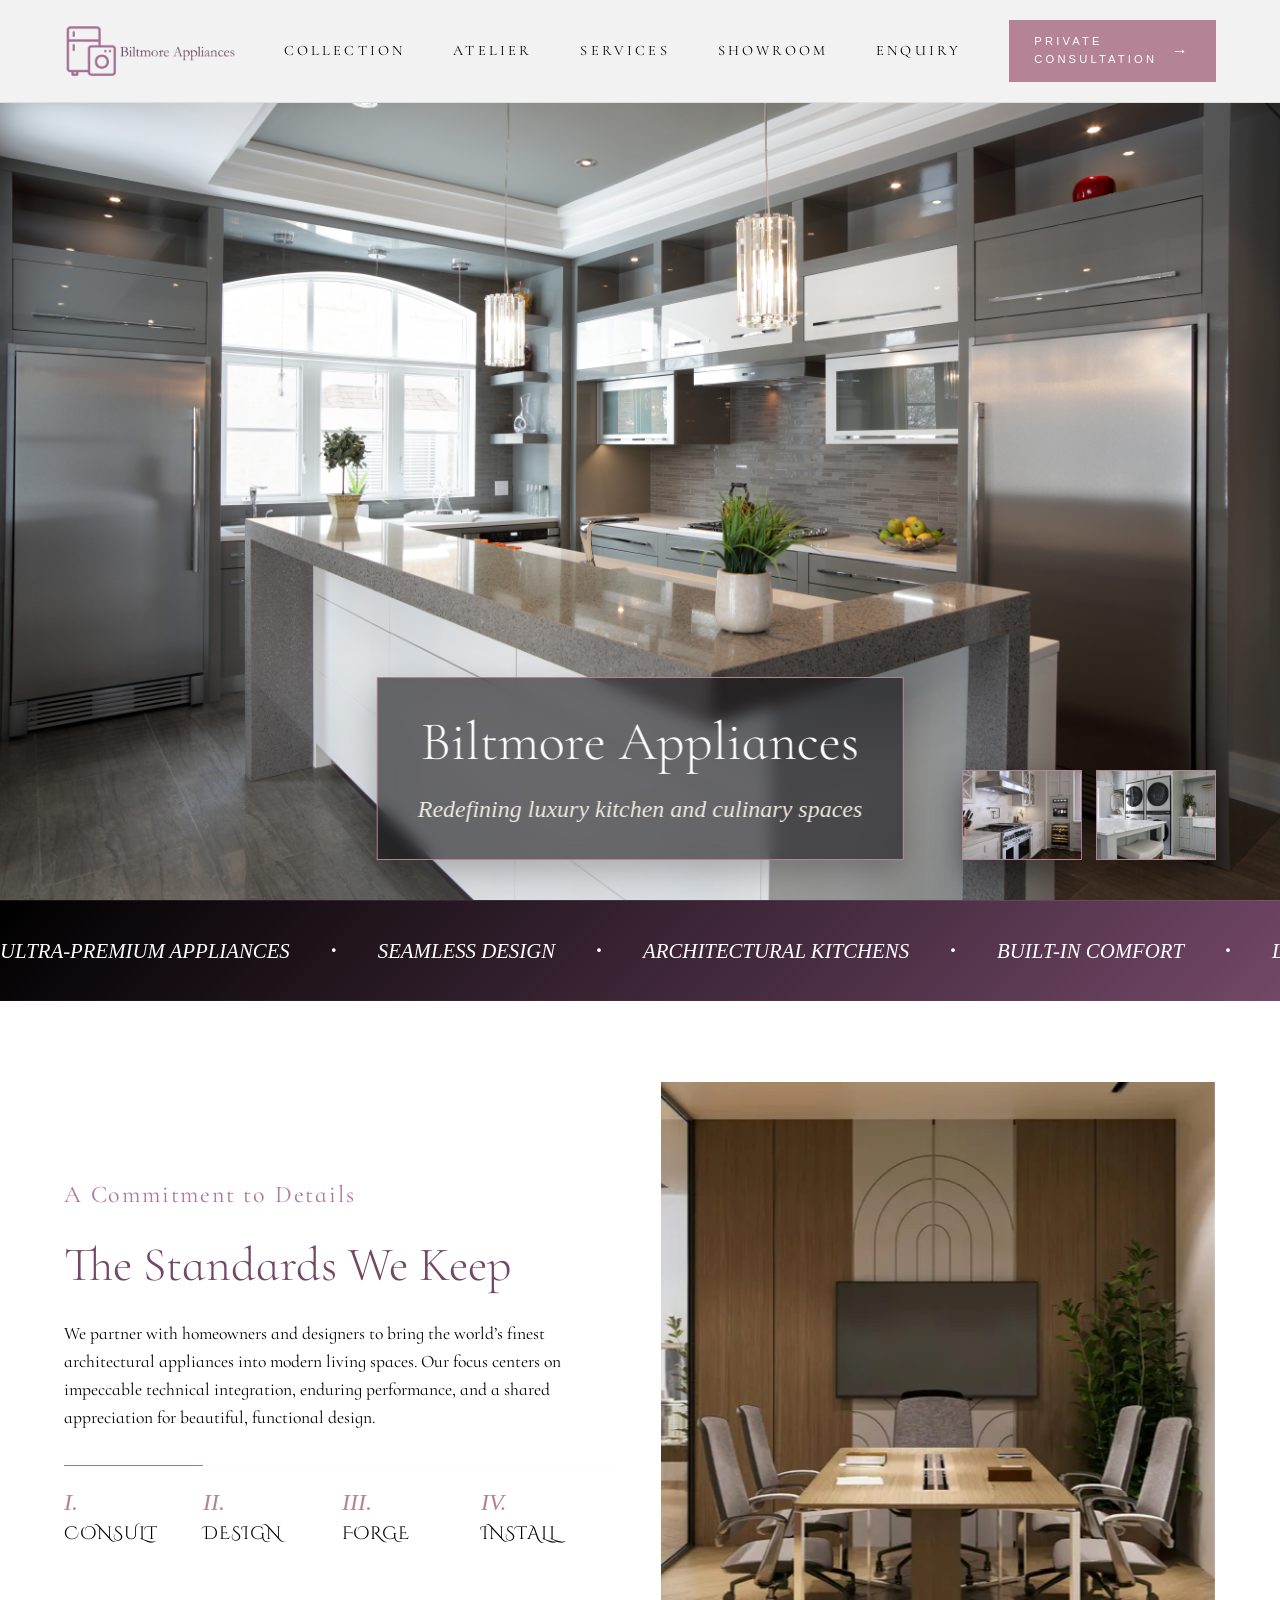
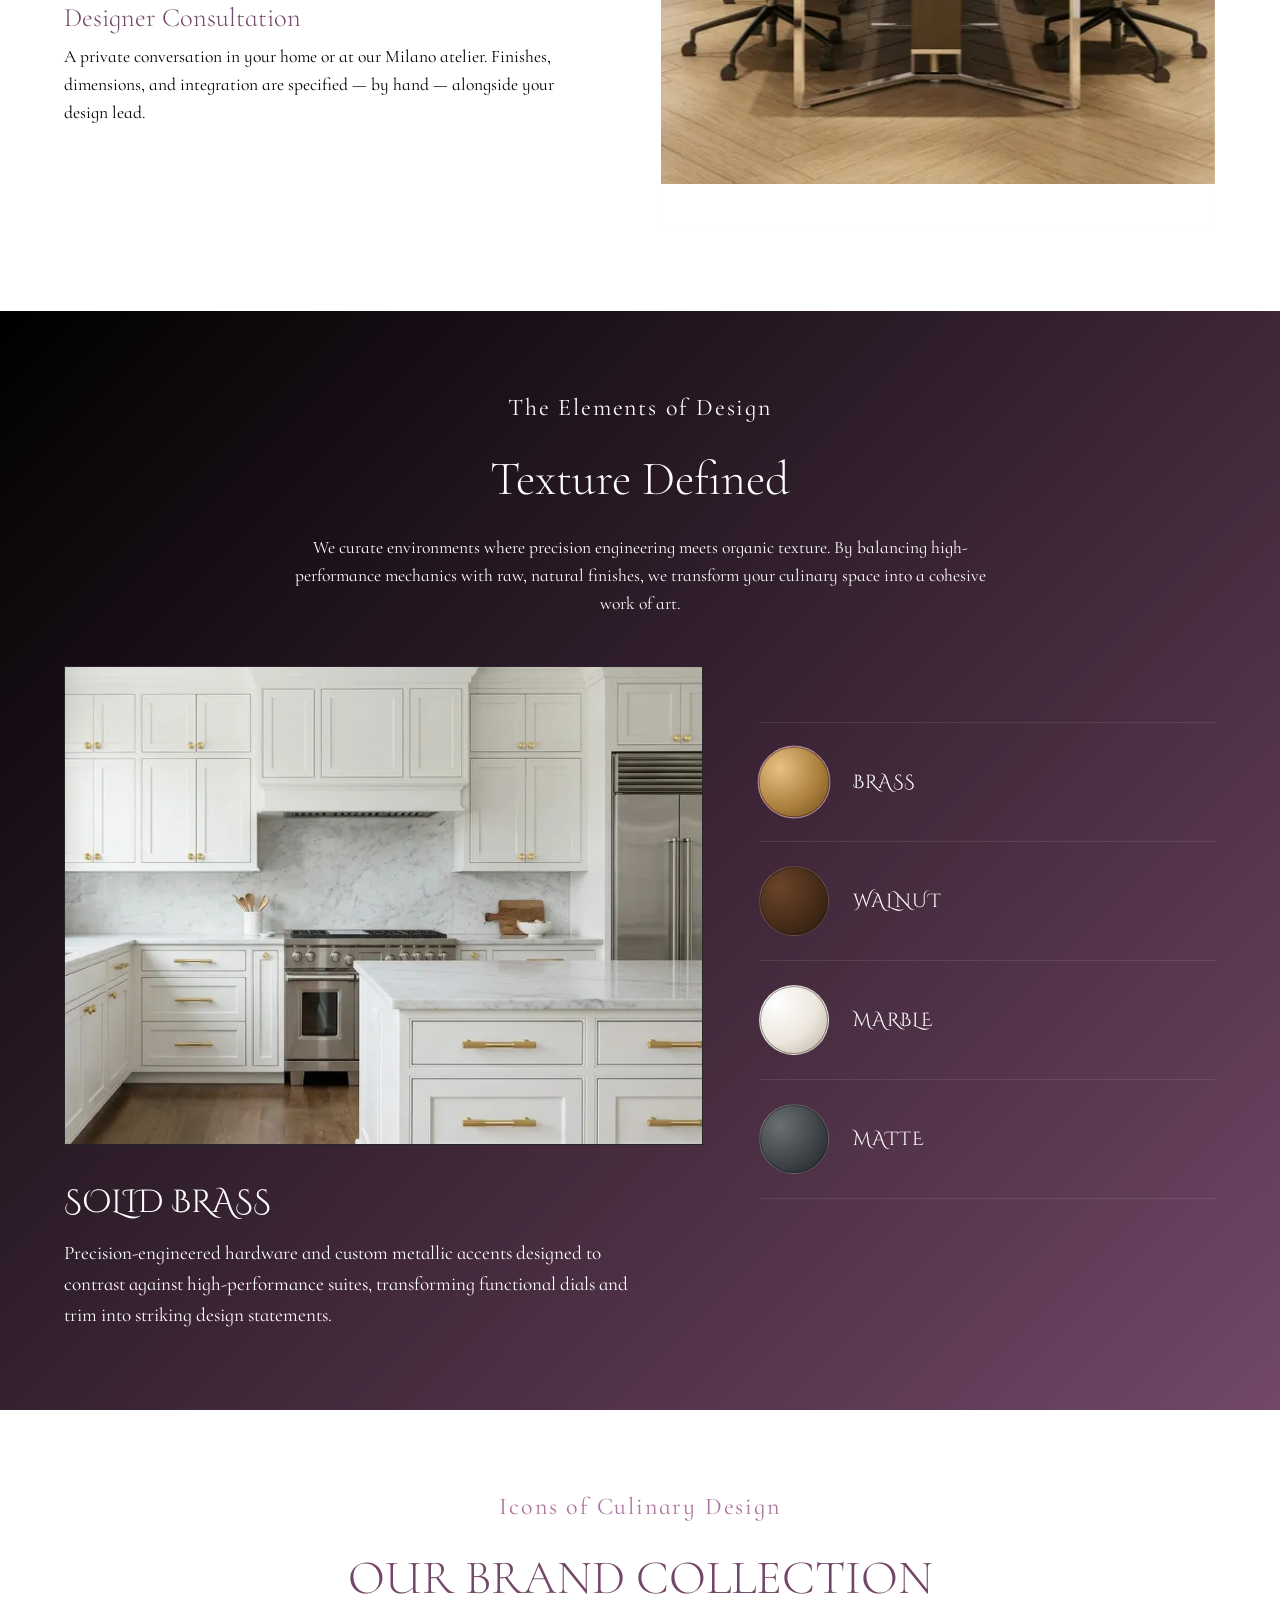
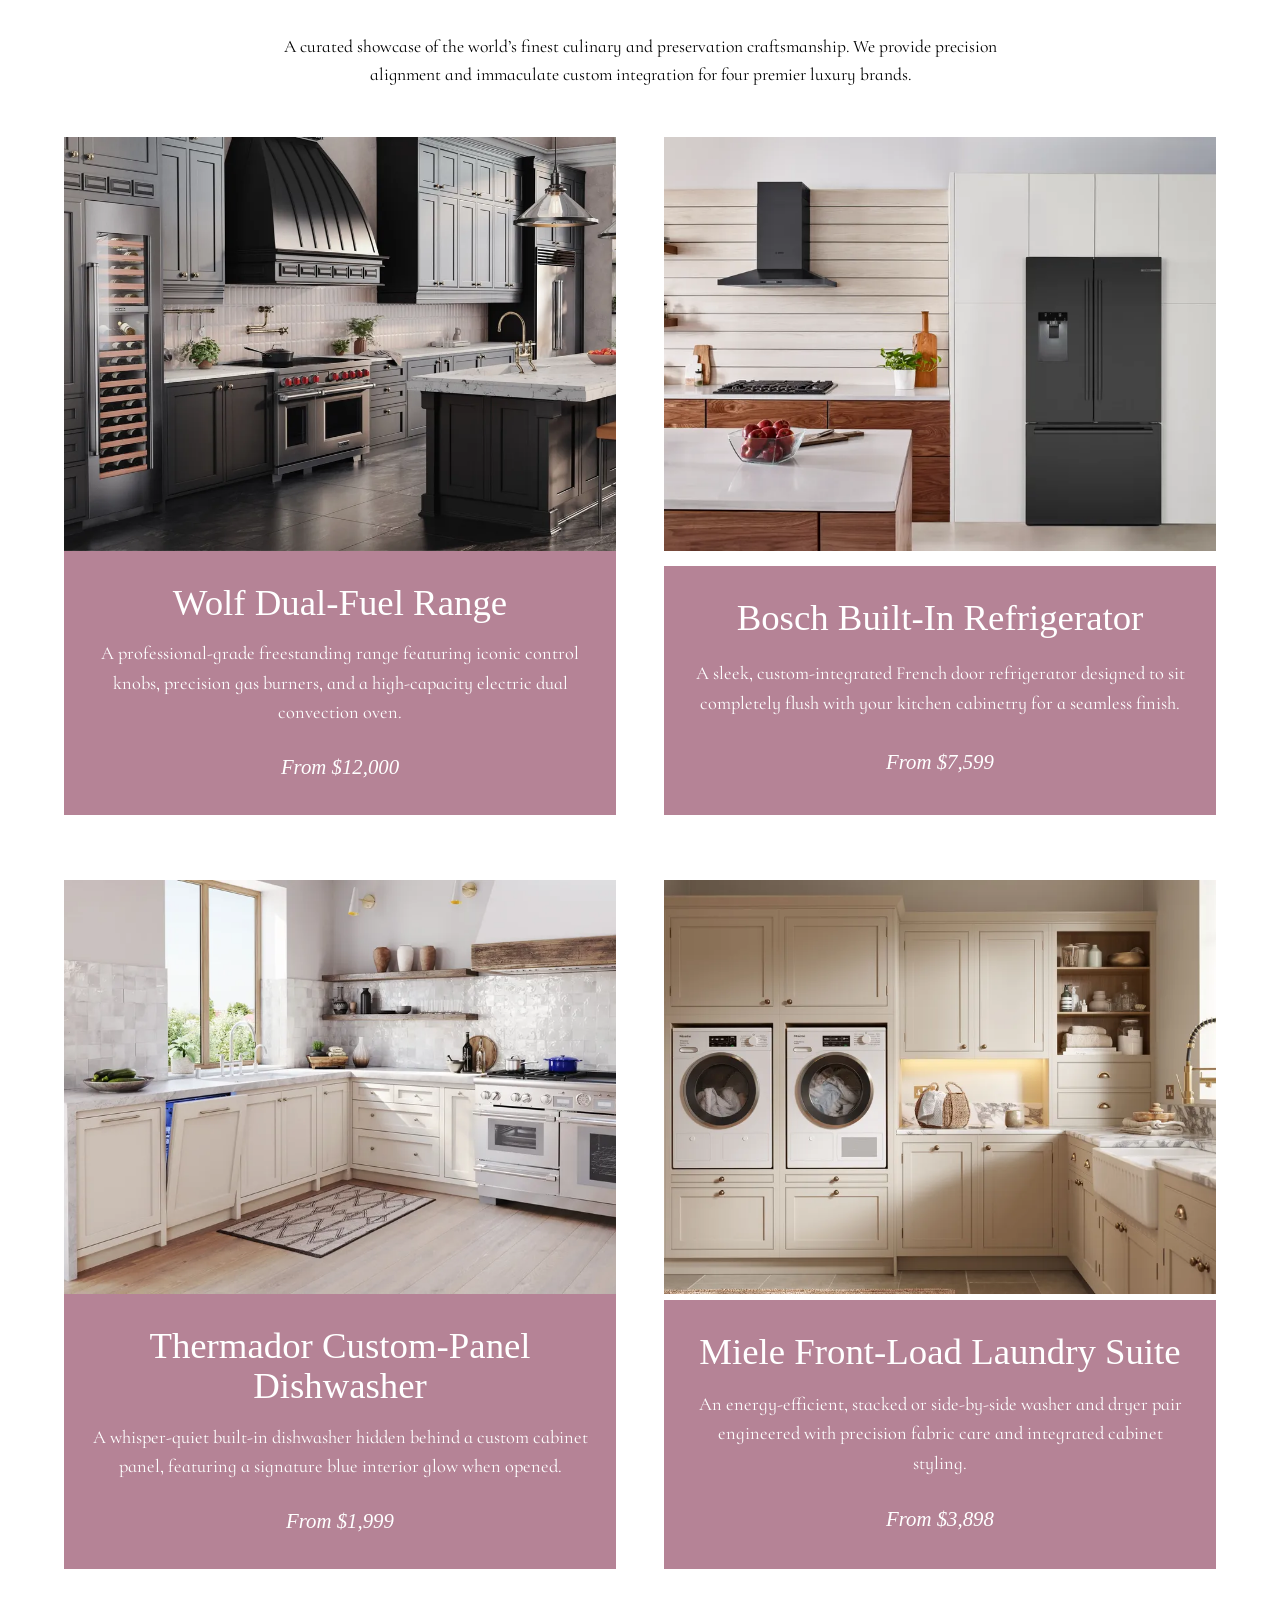
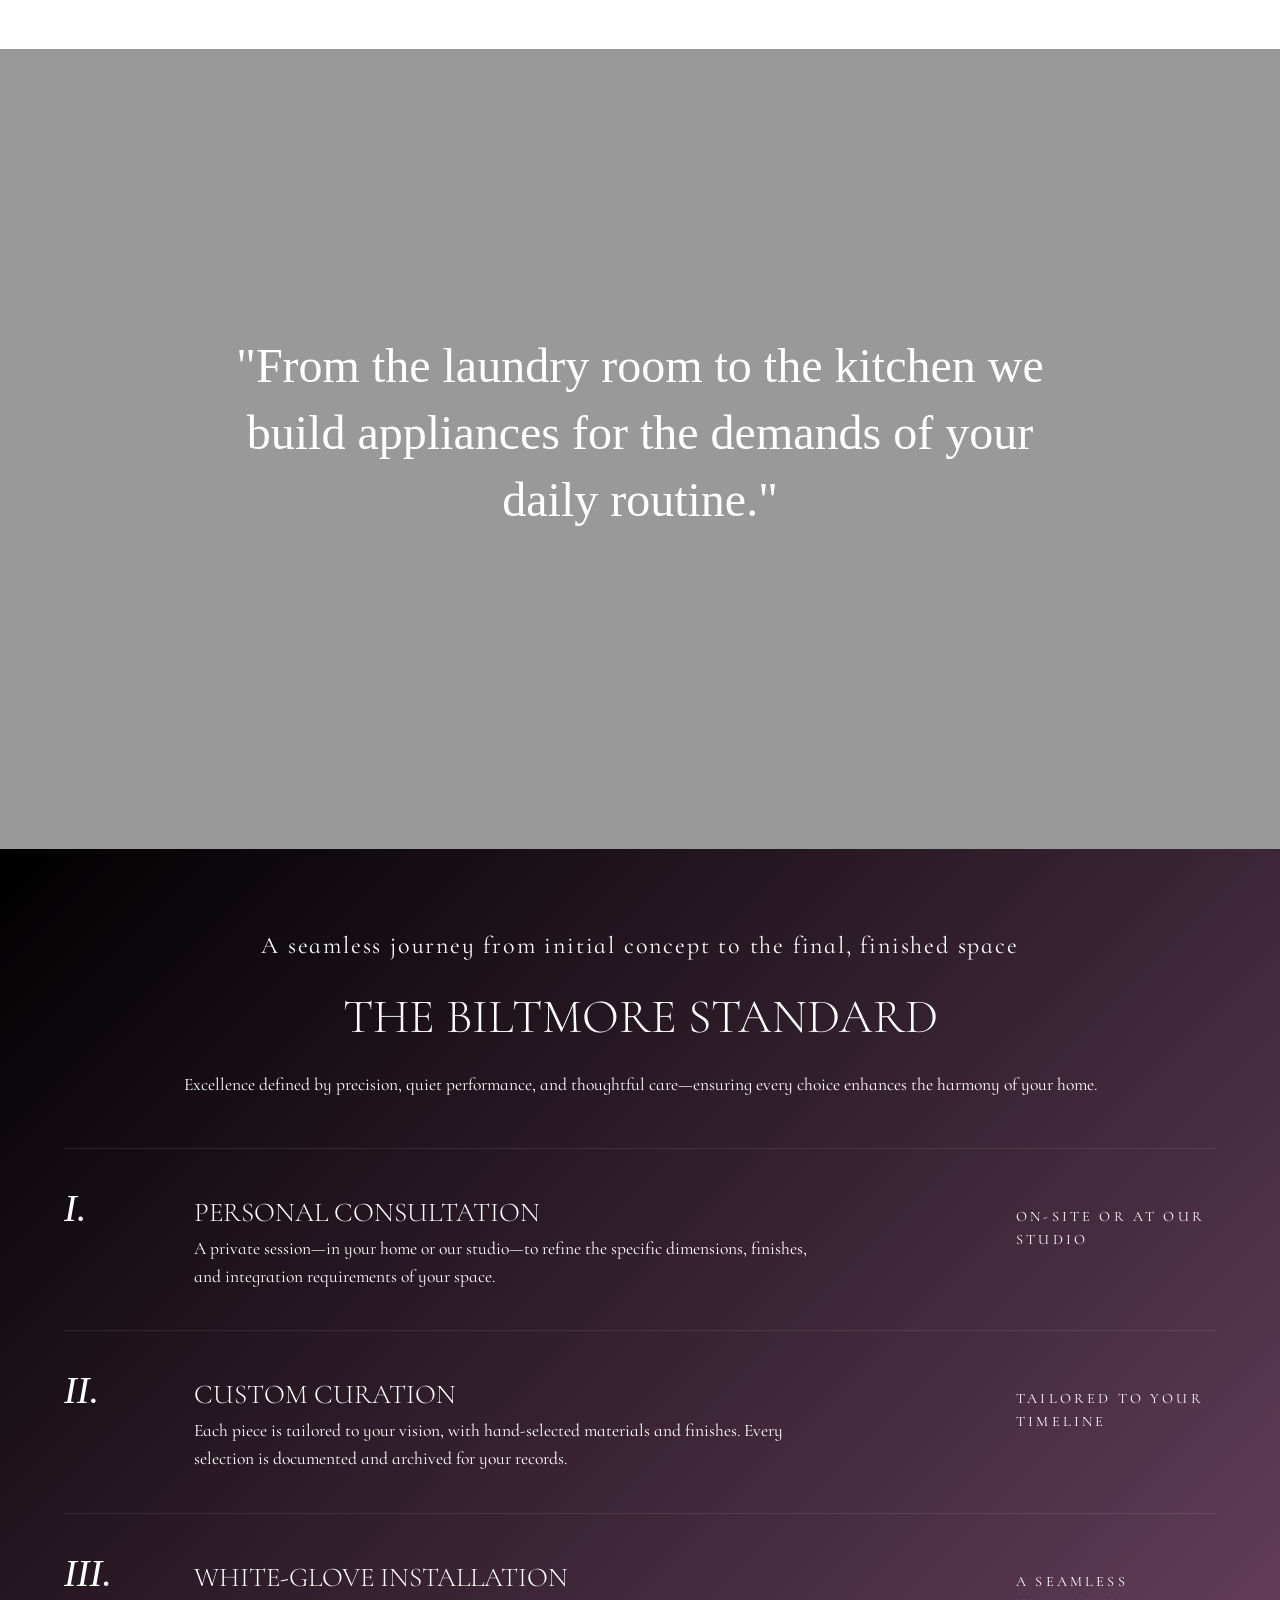
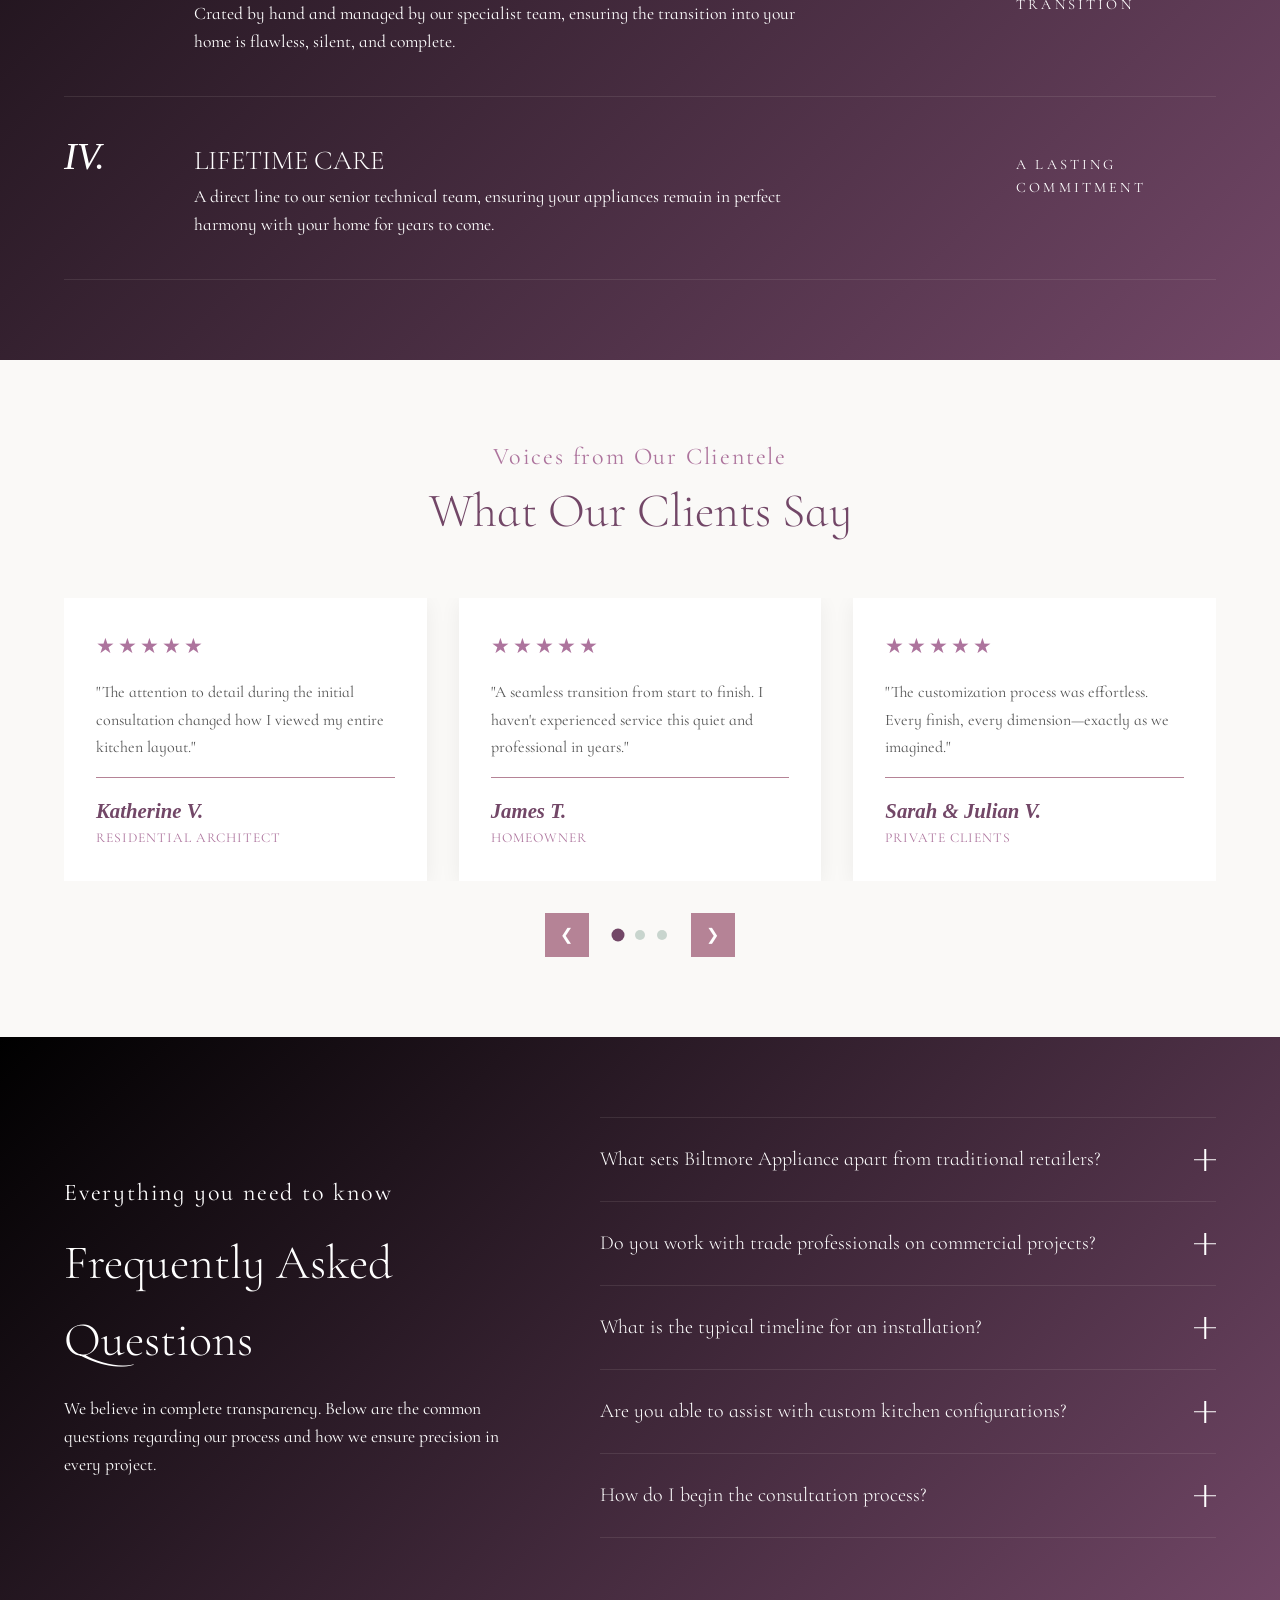
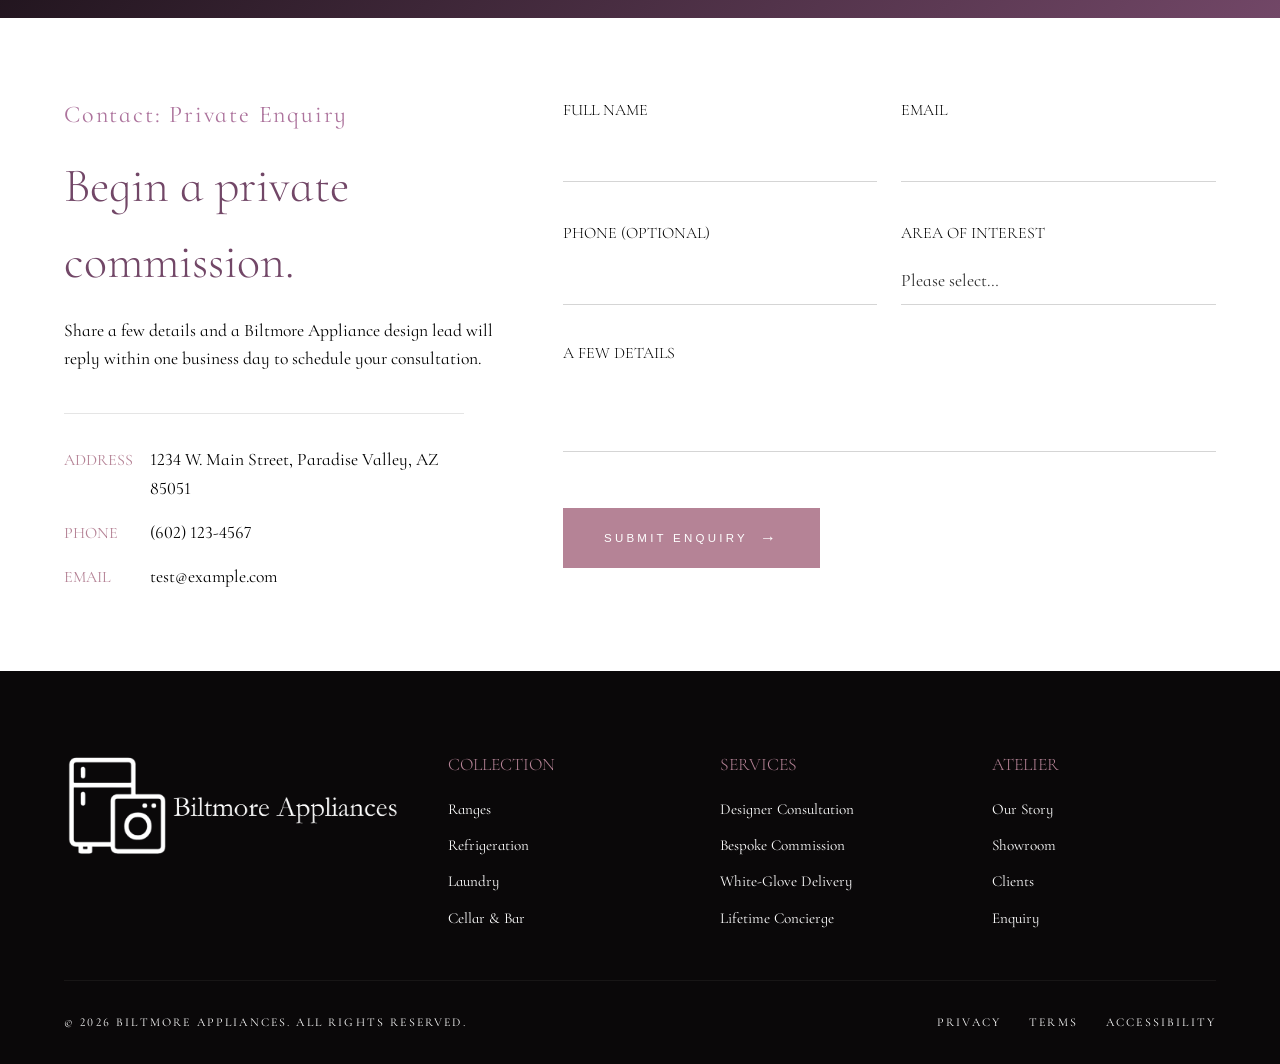
==== commit 99be4ad5: "Update hero, nav, and section eyebrows - Hero reduced to 3 new slides, title card at bottom center, " ====
--- a/index.html
+++ b/index.html
@@ -32,11 +32,11 @@
 
             <nav class="site-nav" aria-label="Primary">
                 <ul class="site-nav__list">
-                    <li><a class="site-nav__link" href="#collection"><span>01</span> Collection</a></li>
-                    <li><a class="site-nav__link" href="#about"><span>02</span> Atelier</a></li>
-                    <li><a class="site-nav__link" href="#services"><span>03</span> Services</a></li>
-                    <li><a class="site-nav__link" href="#showroom"><span>04</span> Showroom</a></li>
-                    <li><a class="site-nav__link" href="#faq"><span>05</span> Enquiry</a></li>
+                    <li><a class="site-nav__link" href="#collection">Collection</a></li>
+                    <li><a class="site-nav__link" href="#about">Atelier</a></li>
+                    <li><a class="site-nav__link" href="#services">Services</a></li>
+                    <li><a class="site-nav__link" href="#showroom">Showroom</a></li>
+                    <li><a class="site-nav__link" href="#faq">Enquiry</a></li>
                 </ul>
             </nav>
 
@@ -52,12 +52,12 @@
                 <div class="mobile-nav__overlay" aria-hidden="true"></div>
                 <nav id="mobile-menu" class="mobile-nav__menu" aria-label="Mobile primary">
                     <ul class="mobile-nav__list">
-                        <li><a class="mobile-nav__link" href="#collection"><em>01</em> Collection</a></li>
-                        <li><a class="mobile-nav__link" href="#about"><em>02</em> Atelier</a></li>
-                        <li><a class="mobile-nav__link" href="#services"><em>03</em> Services</a></li>
-                        <li><a class="mobile-nav__link" href="#showroom"><em>04</em> Showroom</a></li>
-                        <li><a class="mobile-nav__link" href="#testimonials"><em>05</em> Clients</a></li>
-                        <li><a class="mobile-nav__link" href="#faq"><em>06</em> Enquiry</a></li>
+                        <li><a class="mobile-nav__link" href="#collection">Collection</a></li>
+                        <li><a class="mobile-nav__link" href="#about">Atelier</a></li>
+                        <li><a class="mobile-nav__link" href="#services">Services</a></li>
+                        <li><a class="mobile-nav__link" href="#showroom">Showroom</a></li>
+                        <li><a class="mobile-nav__link" href="#testimonials">Clients</a></li>
+                        <li><a class="mobile-nav__link" href="#faq">Enquiry</a></li>
                     </ul>
                     <a href="#contact" class="btn btn--primary mobile-nav__cta">Private Consultation</a>
                 </nav>
@@ -70,46 +70,39 @@
         <section class="hero hero--magic" aria-label="Featured collections">
             <div class="hero__stage" aria-live="polite">
                 <figure class="hero__slide is-active" data-slide="0"
-                    style="background-image: url('images/hero-stove.webp');">
+                    style="background-image: url('images/biltmore-hero-kitchen.jpg');">
                 </figure>
                 <figure class="hero__slide" data-slide="1"
-                    style="background-image: url('images/hero-fridge.webp'); background-position: 80% center;">
+                    style="background-image: url('images/biltmore-hero-range.webp'); background-position: center 80%;">
                 </figure>
                 <figure class="hero__slide" data-slide="2"
-                    style="background-image: url('images/hero-dishwasher.webp');">
+                    style="background-image: url('images/biltmore-hero-laundry.jpg');">
                 </figure>
-                <figure class="hero__slide" data-slide="3" style="background-image: url('images/hero-laundry.webp');">
-                </figure>
-            </div>
-
-            <div class="hero__veil" aria-hidden="true"></div>
+            </div>
 
             <div class="container hero__inner">
-                <h1 class="hero__title" data-hero-title>
-                    <span>Biltmore Appliances for <br>your <span class="hero__title-mark">home</span></span>
+
+                 <h1 class="hero__title" data-hero-title>
+                    <span>Biltmore Appliances</span>
                 </h1>
-
-                <div class="hero__foot">
-                    <p class="hero__lede" data-hero-lede>
-                        A curated selection of ultra-premium kitchen, refrigeration, and laundry suites—beautifully
-                        integrated into your living space.
-                    </p>
-                </div>
+                
+                <p class="hero__subtitle">
+                   Redefining luxury kitchen and culinary spaces
+                </p>
+
+    
             </div>
 
             <!-- Thumbnail strip — click to grow into the hero -->
             <div class="hero__thumbs" role="tablist" aria-label="Hero collection thumbnails">
                 <button type="button" class="hero__thumb is-active" role="tab" aria-selected="true" data-thumb="0">
-                    <img src="images/hero-stove.webp" alt="The Ferré 48 hand-forged range" />
+                    <img src="images/biltmore-hero-kitchen.jpg" alt="A luxury kitchen with integrated appliances" />
                 </button>
                 <button type="button" class="hero__thumb" role="tab" aria-selected="false" data-thumb="1">
-                    <img src="images/hero-fridge.webp" alt="The Cortina 36 induction range" />
+                    <img src="images/biltmore-hero-range.webp" style="object-position: center 80%;" alt="A professional-style luxury range" />
                 </button>
                 <button type="button" class="hero__thumb" role="tab" aria-selected="false" data-thumb="2">
-                    <img src="images/hero-dishwasher.webp" alt="A panel-ready Bosch dishwasher" />
-                </button>
-                <button type="button" class="hero__thumb" role="tab" aria-selected="false" data-thumb="3">
-                    <img src="images/hero-laundry.webp" alt="The Aria laundry suite" />
+                    <img src="images/biltmore-hero-laundry.jpg" alt="A premium laundry suite" />
                 </button>
             </div>
 
@@ -141,10 +134,10 @@
             <div class="container about__grid">
 
                 <div class="about__content">
+                    <p class="about__subtitle" data-reveal>A Commitment to Details</p>
                     <h2 class="about__title" id="about-title" data-reveal>
                         The Standards We Keep
                     </h2>
-                    <p class="about__subtitle" data-reveal>A Commitment to Details</p>
                     <p class="about__lede" data-reveal>
                         We partner with homeowners and designers to bring the world’s finest architectural appliances
                         into modern living spaces. Our focus centers on impeccable technical integration, enduring
@@ -212,10 +205,10 @@
         <section class="materials" id="materials" aria-labelledby="materials-title" data-materials>
             <div class="container materials__grid">
                 <header class="materials__header">
+                    <p class="materials__subtitle" data-reveal>The Elements of Design</p>
                     <h2 class="materials__title" id="materials-title" data-reveal>
                         Texture Defined
                     </h2>
-                    <p class="materials__subtitle" data-reveal>The Elements of Design</p>
                     <p class="materials__lede" data-reveal>
                         We curate environments where precision engineering meets organic texture. By balancing
                         high-performance mechanics with raw, natural finishes, we transform your culinary space into a
@@ -301,10 +294,10 @@
         <section class="collection" id="collection" aria-labelledby="collection-title">
             <div class="container">
                 <header class="collection__header">
+                    <p class="collection__subtitle" data-reveal>Icons of Culinary Design</p>
                     <h2 class="collection__title" id="collection-title" data-reveal>
                         OUR BRAND COLLECTION
                     </h2>
-                    <p class="collection__subtitle" data-reveal>Icons of Culinary Design</p>
                     <p class="collection__lede" data-reveal>
                         A curated showcase of the world’s finest culinary and preservation craftsmanship. We provide
                         precision alignment and immaculate custom integration for four premier luxury brands.
@@ -385,11 +378,11 @@
             <div class="container">
                 <header class="services__header services__header--split">
                     <div class="services__header-lead">
+                        <p class="services__subtitle" data-reveal>A seamless journey from initial concept to the final,
+                            finished space</p>
                         <h2 class="services__header-title" id="services-title" data-reveal>
                             THE BILTMORE STANDARD
                         </h2>
-                        <p class="services__subtitle" data-reveal>A seamless journey from initial concept to the final,
-                            finished space</p>
                         <p class="services__header-lede" data-reveal>
                             Excellence defined by precision, quiet performance, and thoughtful care—ensuring every
                             choice enhances the harmony of your home.
@@ -450,8 +443,8 @@
         <section id="testimonials" class="reviews-section">
             <div class="container">
                 <header class="reviews__header">
+                    <p class="subtitle reviews-subtitle">Voices from Our Clientele</p>
                     <h2 class="reviews-title">What Our Clients Say</h2>
-                    <p class="subtitle reviews-subtitle">Voices from Our Clientele</p>
                 </header>
 
                 <div class="reviews-slider" id="reviewsSlider">
@@ -552,10 +545,10 @@
         <section class="faq" id="faq" aria-labelledby="faq-title">
             <div class="container faq__grid">
                 <aside class="faq__aside">
+                    <p class="faq__subtitle" data-reveal>Everything you need to know</p>
                     <h2 class="faq__title" id="faq-title" data-reveal>
                        Frequently Asked Questions
                     </h2>
-                    <p class="faq__subtitle" data-reveal>Everything you need to know</p>
                     <p class="faq__lede" data-reveal>
                        We believe in complete transparency. Below are the common questions regarding our process and how we ensure precision in every project.
                     </p>
@@ -627,10 +620,10 @@
         <section class="contact" id="contact" aria-labelledby="contact-title">
             <div class="container contact__grid">
                 <aside class="contact__aside" data-reveal>
+                    <p class="contact__subtitle">Contact: Private Enquiry</p>
                     <h2 class="contact__title" id="contact-title">
                         Begin a private commission.</em>
                     </h2>
-                    <p class="contact__subtitle">Contact — Private Enquiry</p>
                     <p class="contact__lede">
                         Share a few details and a Biltmore Appliance design lead will reply
                         within one business day to schedule your consultation.
--- a/styles.css
+++ b/styles.css
@@ -201,8 +201,8 @@
     inset: 0 0 auto 0;
     z-index: 100;
     padding: 1.25rem 0;
-    background: transparent;
-    border-bottom: 1px solid rgba(243, 236, 227, 0.06);
+    background: #f2f2f2;
+    border-bottom: 1px solid rgba(0, 0, 0, 0.08);
     transition:
         background 0.4s ease,
         padding 0.4s ease,
@@ -210,10 +210,33 @@
 }
 
 .site-header.is-scrolled {
-    background: rgba(15, 13, 16, 0.92);
-    backdrop-filter: blur(14px);
     padding: 0.7rem 0;
-    border-bottom-color: rgba(243, 236, 227, 0.12);
+    background: var(--primary);
+    border-bottom-color: rgba(0, 0, 0, 0.12);
+    box-shadow: 0 4px 18px rgba(0, 0, 0, 0.18);
+}
+
+.site-header.is-scrolled .site-nav__link {
+    color: #fff;
+}
+
+.site-header.is-scrolled .site-nav__link:hover,
+.site-header.is-scrolled .site-nav__link:focus-visible {
+    background: #fff;
+    color: var(--primary);
+}
+
+.site-header.is-scrolled .site-header__logo {
+    filter: invert(1) grayscale(1) brightness(1.8);
+    mix-blend-mode: screen;
+}
+
+.site-header.is-scrolled .mobile-nav__bar {
+    background: #fff;
+}
+
+.site-header.is-scrolled .mobile-nav__toggle.is-open .mobile-nav__bar {
+    background: #2f2f2f;
 }
 
 .site-header__progress {
@@ -281,51 +304,28 @@
 
 .site-nav__list {
     display: flex;
-    gap: 2.5rem;
+    gap: 1rem;
 }
 
 .site-nav__link {
-    font-size: 0.72rem;
+    font-size: 0.9rem;
     letter-spacing: 0.22em;
     text-transform: uppercase;
     text-decoration: none;
-    color: #f3ece3;
+    color: #000000;
     position: relative;
-    padding: 0.4rem 0;
-    transition: color 0.3s ease;
+    padding: 0.6rem 1rem;
+    transition:
+        color 0.3s ease,
+        background 0.3s ease;
     display: inline-flex;
     align-items: baseline;
-    gap: 0.55rem;
-}
-
-.site-nav__link span {
-    font-family: "Cormorant Garamond", serif;
-    font-style: italic;
-    color: var(--accent);
-    font-size: 0.85rem;
-    letter-spacing: 0;
-    transition: color 0.3s ease;
-}
-
-.site-nav__link::after {
-    content: "";
-    position: absolute;
-    left: 0;
-    bottom: 0;
-    width: 0;
-    height: 1px;
-    background: var(--accent);
-    transition: width 0.4s cubic-bezier(0.2, 0.7, 0.2, 1);
 }
 
 .site-nav__link:hover,
 .site-nav__link:focus-visible {
-    color: var(--accent);
-}
-
-.site-nav__link:hover::after,
-.site-nav__link:focus-visible::after {
-    width: 100%;
+    background: var(--primary);
+    color: #fff;
 }
 
 .site-header__cta {
@@ -345,12 +345,8 @@
     height: auto;
     display: block;
     object-fit: contain;
-    filter: brightness(0) invert(1);
+    mix-blend-mode: multiply;
     transition: filter 0.4s ease;
-}
-
-.site-header.is-scrolled .site-header__logo {
-    filter: brightness(0) invert(1);
 }
 
 /* ============================================================
@@ -375,7 +371,7 @@
     display: block;
     width: 100%;
     height: 1px;
-    background: #f3ece3;
+    background: #2f2f2f;
     transition:
         transform 0.3s ease,
         opacity 0.3s ease,
@@ -423,7 +419,7 @@
     right: 0;
     height: 100vh;
     width: min(420px, 92vw);
-    background: #16131a;
+    background: #f2f2f2;
     padding: 6rem 3rem 3rem;
     transform: translateX(100%);
     transition: transform 0.55s cubic-bezier(0.2, 0.7, 0.2, 1);
@@ -431,7 +427,7 @@
     display: flex;
     flex-direction: column;
     gap: 2rem;
-    border-left: 1px solid rgba(243, 236, 227, 0.08);
+    border-left: 1px solid rgba(0, 0, 0, 0.08);
 }
 
 .mobile-nav__menu.is-open {
@@ -448,23 +444,19 @@
     font-family: "Playfair Display", serif;
     font-size: 1.85rem;
     text-decoration: none;
-    color: #f3ece3;
-    transition: color 0.3s ease;
+    color: #2f2f2f;
+    padding: 0.4rem 1rem;
+    transition:
+        color 0.3s ease,
+        background 0.3s ease;
     display: inline-flex;
     align-items: baseline;
-    gap: 1rem;
-}
-
-.mobile-nav__link em {
-    font-family: "Cormorant Garamond", serif;
-    font-style: italic;
-    font-size: 0.9rem;
-    color: var(--accent);
 }
 
 .mobile-nav__link:hover,
 .mobile-nav__link:focus-visible {
-    color: var(--accent);
+    background: var(--primary);
+    color: #fff;
 }
 
 .mobile-nav__cta {
@@ -508,39 +500,35 @@
     pointer-events: auto;
 }
 
-.hero__veil {
+.hero .hero__inner {
     position: absolute;
-    inset: 0;
-    background: linear-gradient(180deg, rgba(15, 13, 16, 0.85) 0%, rgba(15, 13, 16, 0.5) 40%, rgba(15, 13, 16, 0.05) 75%);
-    pointer-events: none;
-    z-index: 1;
-}
-
-.hero__inner {
-    position: relative;
+    bottom: 2.5rem;
+    left: 50%;
     z-index: 2;
     display: grid;
     justify-items: center;
+    gap: 1rem;
+    width: max-content;
+    max-width: calc(100% - 2rem);
+    margin: 0;
+    padding: 2rem 2.5rem;
     text-align: center;
-    gap: 1rem;
-    padding-top: 9rem;
-    padding-left: 1rem;
-    padding-right: 1rem;
-    width: 100%;
-}
-
+    transform: translateX(-50%);
+    background: rgba(15, 13, 16, 0.58);
+    -webkit-backdrop-filter: blur(8px);
+    backdrop-filter: blur(8px);
+    border: 1px solid var(--accent);
+    box-shadow: 0 12px 30px rgba(0, 0, 0, 0.25);
+}
 
 .hero__title {
+    margin: 0;
     color: white;
-     font-family: "Cormorant Infant", sans-serif;
-    font-size: 3rem;
+    font-family: "Cormorant Infant", sans-serif;
+    font-size: clamp(2.5rem, 2.2rem + 1.5vw, 4rem);
     font-weight: 300;
     line-height: 1.2;
     text-align: center;
-    text-shadow: 0 2px 18px rgba(0, 0, 0, 0.55);
-    width: 100%;
-    max-width: none;
-    white-space: nowrap;
 }
 
 .hero__title span {
@@ -551,12 +539,14 @@
     position: relative;
 }
 
-.hero__foot {
-    display: none;
-}
-
-.hero__lede {
-    display: none;
+.hero__subtitle {
+    max-width: 28rem;
+    margin: 0;
+    color: #f3ece3;
+    font-family: "Cormorant Infant", serif;
+    font-size: 1.5rem;
+    font-style: italic;
+    line-height: 1.5;
 }
 
 .hero__actions {
@@ -625,7 +615,7 @@
     transform: translateX(40px);
 }
 
-/* Only three thumbs are ever visible â€” the last one in the DOM is the
+/* Only two thumbs are ever visible. The last one in the DOM is the
    currently-active slide, parked off-screen until it cycles back. */
 .hero__thumbs .hero__thumb:last-child {
     display: none;
@@ -759,7 +749,7 @@
 .about__content {
     display: flex;
     flex-direction: column;
-    gap: 1.75rem;
+    gap: 1rem;
     justify-content: center;
 }
 
@@ -1217,7 +1207,7 @@
     align-items: center;
     justify-content: center;
     color: #f3ece3;
-    background: url('images/banner-kitchen.webp') center center / cover no-repeat fixed;
+    background: url('https://ik.imagekit.io/sixtydeucedesign/aubrey_repo/Applainces/Heros/iStock-1398692674.webp?updatedAt=1790281526473') center center / cover no-repeat fixed;
 }
 
 .banner__overlay {
@@ -1882,6 +1872,20 @@
    Breakpoints: 1024px / 768px / 475px / 375px / 320px
    ============================================================ */
 
+@media (max-width: 1600px) {
+    .hero__thumb {
+        width: 150px;
+        height: 114px;
+    }
+}
+
+@media (max-width: 1400px) {
+    .hero__thumb {
+        width: 120px;
+        height: 90px;
+    }
+}
+
 @media (max-width: 1200px) {
     .card-slider__card {
         flex: 0 0 calc((100% - 4rem) / 3);
@@ -2004,6 +2008,10 @@
         bottom: 2rem;
     }
 
+    .hero .hero__inner {
+        bottom: 2rem;
+    }
+
     .tabs__list {
         flex-wrap: wrap;
     }
@@ -2027,19 +2035,13 @@
         font-size: 1rem;
     }
 
-    .hero__inner {
-        padding-top: 6rem;
-        padding-bottom: 8rem;
-        gap: 2rem;
-    }
-
-    .hero__foot {
-        grid-template-columns: 1fr;
-        gap: 2rem;
-    }
-
-    .hero__lede {
-        max-width: none;
+    .hero .hero__inner {
+        bottom: calc(68px + 2.5rem);
+        padding: 1.5rem;
+    }
+
+    .hero__subtitle {
+        font-size: 1.1rem;
     }
 
     .hero__actions {
@@ -2233,10 +2235,6 @@
         font-size: 0.7rem;
     }
 
-    .hero__lede {
-        padding-left: 1rem;
-    }
-
     .review-carousel__btn {
         width: 36px;
         height: 36px;
